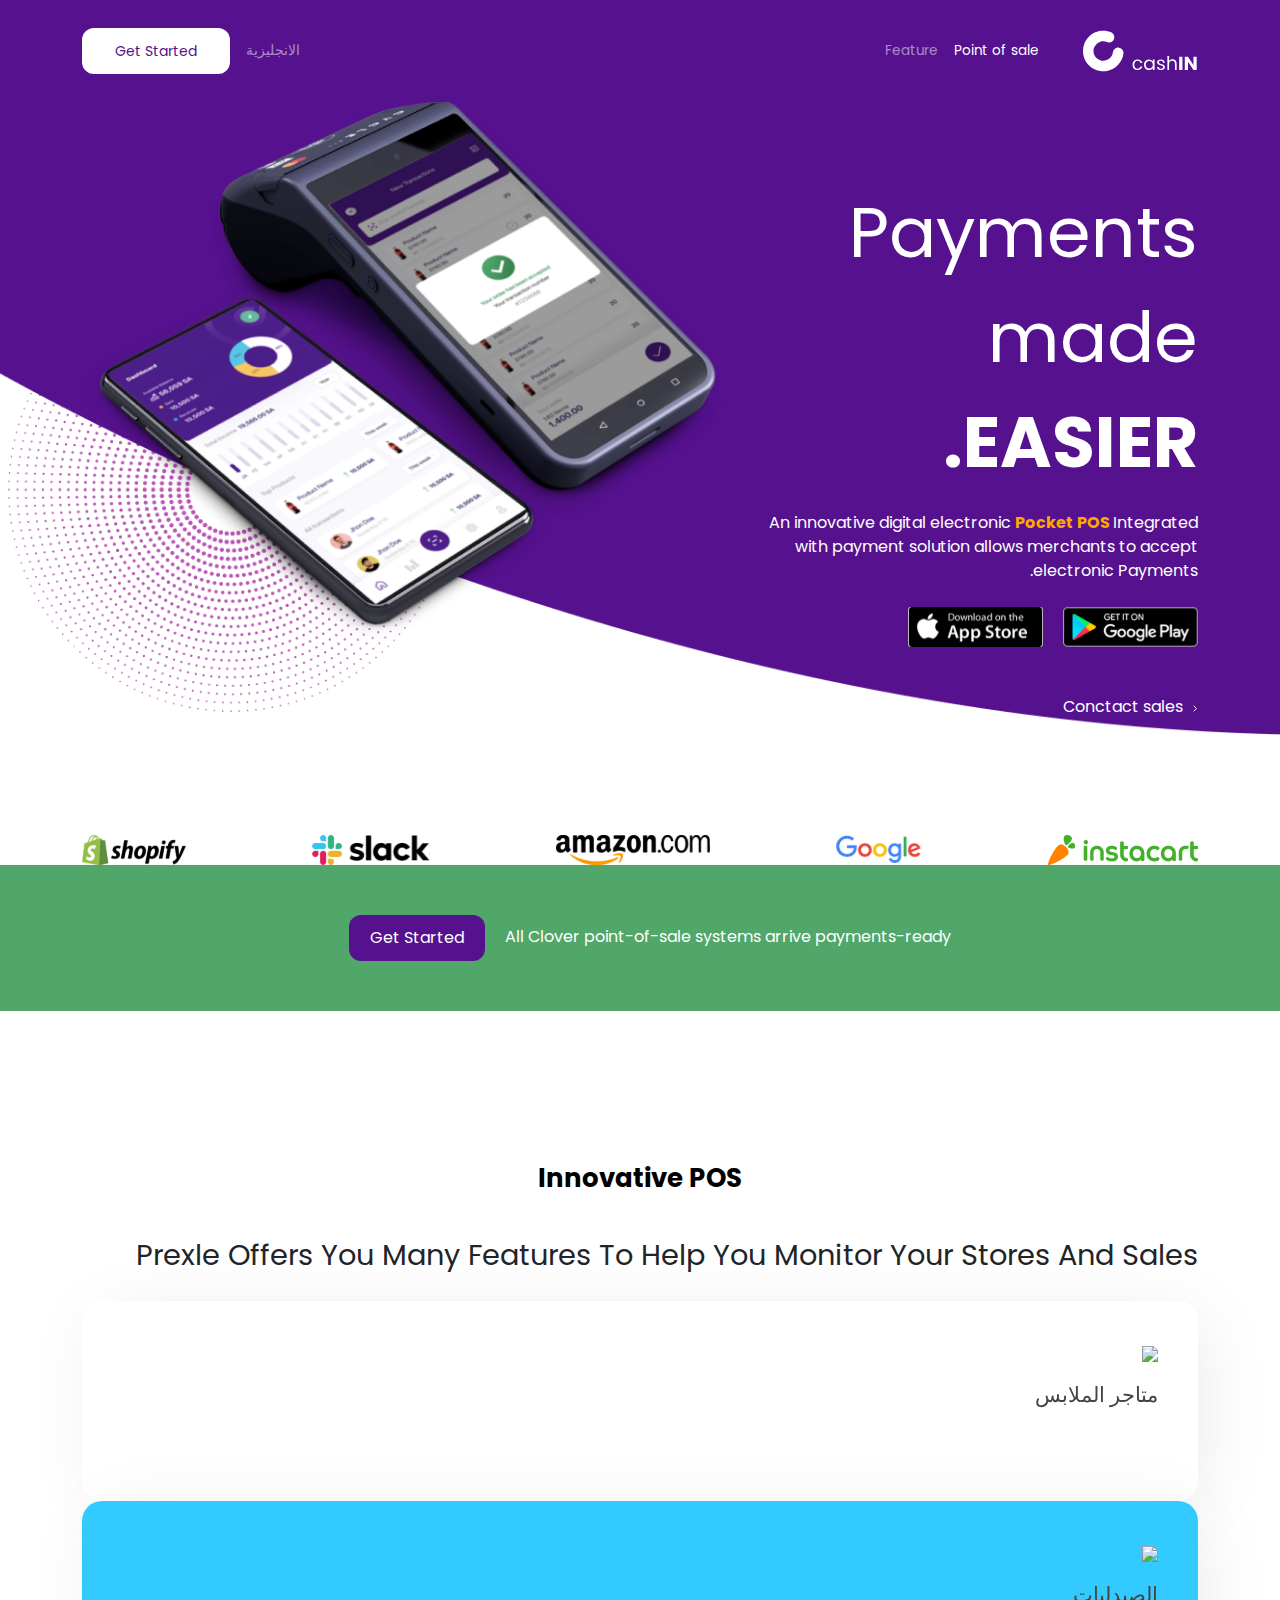
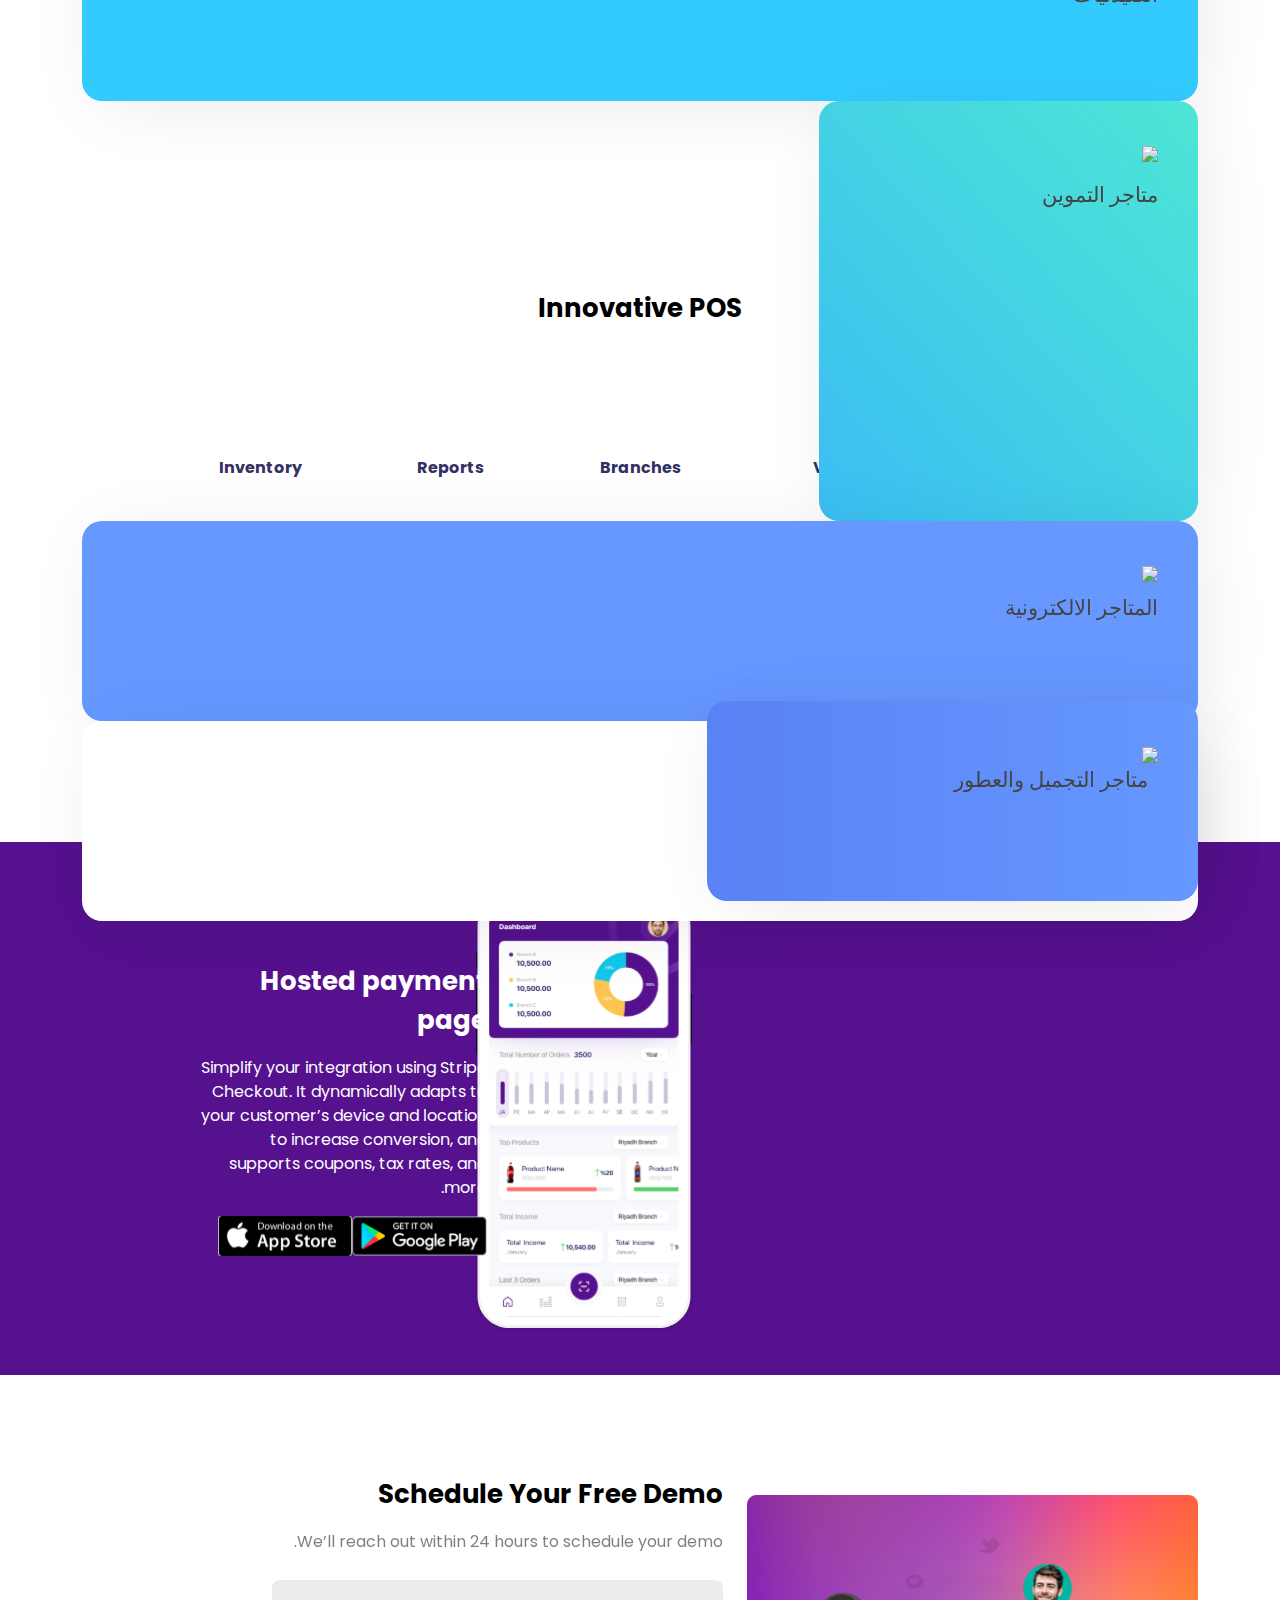
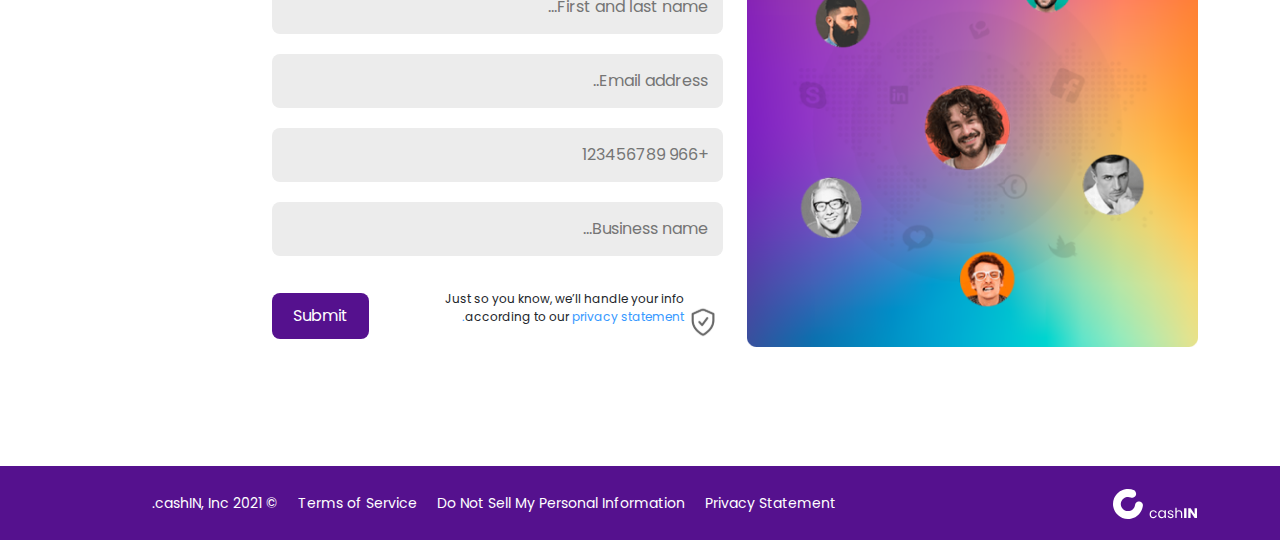
==== ar.html @ 8ef4380c "first commit" ====
<!doctype html>
<html lang="ar" dir="rtl">

<head>
  <!-- Required meta tags -->
  <meta charset="utf-8">
  <meta name="viewport" content="width=device-width, initial-scale=1">

  <!-- Bootstrap CSS -->
  <link rel="stylesheet" href="css/bootstrap.rtl.min.css">
  <link href="css/style.css" rel="stylesheet" />
  <link href="css/style-ar.css" rel="stylesheet" />

  <title>كاش ان</title>
</head>

<body>
  <header class="bg-purple fixed-top">
    <nav class="navbar navbar-expand-lg navbar-light py-3">
      <div class="container d-flex ">
        <a class="navbar-brand" href="#">
          <svg width="115" height="60" viewBox="0 0 85 30" fill="none" xmlns="http://www.w3.org/2000/svg">
            <path
              d="M15 30.0008C13.065 30.001 11.1483 29.6275 9.35499 28.9008C7.04207 27.9633 5.00001 26.4629 3.4143 24.5358C1.82859 22.6087 0.749474 20.3159 0.274986 17.8658C-0.278842 15.009 0.00773311 12.0529 1.09999 9.35575C2.0374 7.04284 3.53782 5.00078 5.46495 3.41507C7.39208 1.82936 9.68485 0.750243 12.135 0.275754C15.1896 -0.317528 18.3531 0.0517906 21.189 1.33275C21.6576 1.64207 22.0603 2.04107 22.374 2.50675C22.8899 3.22985 23.1599 4.0996 23.144 4.98775V5.02075C23.105 5.64807 22.9165 6.25696 22.5943 6.79658C22.272 7.3362 21.8253 7.7909 21.2915 8.12269C20.7577 8.45449 20.1522 8.65377 19.5257 8.70388C18.8992 8.75399 18.2698 8.65348 17.69 8.41075C16.1508 7.78342 14.4406 7.71435 12.8559 8.21552C11.2711 8.71668 9.9116 9.75649 9.01299 11.1548C8.20218 12.2299 7.76026 13.5382 7.75299 14.8848C7.7481 16.2813 8.13772 17.6509 8.87699 18.8358C9.34993 19.6141 9.97631 20.2881 10.718 20.8168C11.467 21.353 12.3151 21.7351 13.213 21.9408C13.7377 22.0618 14.2745 22.1229 14.813 22.1228H15C16.7127 22.1227 18.368 21.5053 19.6625 20.3839C20.9569 19.2624 21.8039 17.712 22.048 16.0168C22.1184 15.5228 22.2712 15.0442 22.5 14.6008C22.7155 14.1802 23.0032 13.8008 23.35 13.4798C23.6919 13.163 24.0896 12.9124 24.523 12.7408C24.9742 12.5629 25.455 12.4723 25.94 12.4738C26.1199 12.474 26.2996 12.4857 26.478 12.5088C27.1575 12.5916 27.8031 12.8525 28.3492 13.2652C28.8954 13.6779 29.3228 14.2277 29.588 14.8588C29.7434 15.2272 29.8445 15.6163 29.888 16.0138C29.8866 16.1932 29.8726 16.3723 29.846 16.5498C29.867 16.4188 29.885 16.2838 29.9 16.1498C29.9185 16.3747 29.9185 16.6008 29.9 16.8258C29.5175 19.9714 28.1475 22.9147 25.9868 25.2327C23.8261 27.5506 20.9861 29.1237 17.875 29.7258C16.9276 29.909 15.9649 30.0011 15 30.0008Z"
              fill="white" />
            <path
              d="M36.602 25.1507C36.602 27.5867 38.156 29.1267 40.34 29.1267C42.244 29.1267 43.49 28.0627 43.882 26.5367H42.51C42.23 27.5027 41.474 28.0487 40.34 28.0487C38.94 28.0487 37.904 27.0547 37.904 25.1507C37.904 23.2747 38.94 22.2807 40.34 22.2807C41.474 22.2807 42.244 22.8687 42.51 23.7927H43.882C43.49 22.1827 42.244 21.2027 40.34 21.2027C38.156 21.2027 36.602 22.7427 36.602 25.1507ZM45.1059 25.1367C45.1059 27.5167 46.6879 29.1267 48.7319 29.1267C50.1459 29.1267 51.1399 28.3987 51.6019 27.5727V29.0007H52.8899V21.3287H51.6019V22.7287C51.1539 21.9307 50.1739 21.2027 48.7459 21.2027C46.6879 21.2027 45.1059 22.7427 45.1059 25.1367ZM51.6019 25.1507C51.6019 26.9567 50.3979 28.0067 48.9979 28.0067C47.5979 28.0067 46.4079 26.9427 46.4079 25.1367C46.4079 23.3307 47.5979 22.3087 48.9979 22.3087C50.3979 22.3087 51.6019 23.3727 51.6019 25.1507ZM60.5588 26.9147C60.5028 24.1707 56.0508 25.1647 56.0508 23.3447C56.0508 22.7287 56.6108 22.2807 57.5488 22.2807C58.5708 22.2807 59.1588 22.8407 59.2148 23.6107H60.4888C60.4048 22.1127 59.2848 21.2027 57.5908 21.2027C55.8828 21.2027 54.7768 22.1687 54.7768 23.3447C54.7768 26.2007 59.3128 25.2067 59.3128 26.9147C59.3128 27.5447 58.7528 28.0487 57.7448 28.0487C56.6668 28.0487 56.0088 27.4887 55.9388 26.7467H54.6228C54.7068 28.1467 55.9668 29.1267 57.7588 29.1267C59.4528 29.1267 60.5588 28.1747 60.5588 26.9147ZM62.3573 29.0007H63.6313V24.7587C63.6313 23.1067 64.5273 22.2947 65.8293 22.2947C67.1173 22.2947 67.9713 23.0927 67.9713 24.6607V29.0007H69.2313V24.4787C69.2313 22.2807 67.8733 21.1887 66.1653 21.1887C65.0873 21.1887 64.1353 21.6227 63.6313 22.4347V18.6407H62.3573V29.0007ZM71.1024 29.0007H73.4964V19.1727H71.1024V29.0007ZM81.6293 19.1727V25.2627L77.6253 19.1727H75.2313V29.0007H77.6253V22.9387L81.6293 29.0007H84.0233V19.1727H81.6293Z"
              fill="white" />
          </svg>

        </a>
        <button class="navbar-toggler" type="button" data-bs-toggle="collapse" data-bs-target="#navbarSupportedContent"
          aria-controls="navbarSupportedContent" aria-expanded="false" aria-label="Toggle navigation">
          <span class="navbar-toggler-icon"></span>
        </button>
        <div class="collapse navbar-collapse nav-collaps" id="navbarSupportedContent">
          <ul class="navbar-nav mb-2 mb-lg-0 nav-ul" style="margin-left: 50px;">
            <li class="nav-item" style="padding-right: 20px;">
              <a class="nav-link active" aria-current="page" href="#">Point of sale</a>
            </li>
            <li class="nav-item">
              <a class="nav-link" href="#">Feature</a>
            </li>
          </ul>
          <div class="d-flex align-items-center ms-auto form-btn ">
           
            <a href="index.html" class="nav-link" href="#">الانجليزية</a>
            <button class="btn started-btn " type="submit">Get Started</button>
          </div>
        </div>
      </div>
    </nav>
  </header>
  <main>
    <section class="bg-rectangle">

      <div class="container d-flex justify-content-between">
        <div class="row" style="padding-top: 100px;">
          <div class="col-lg-5 title-size-mob" style="margin-top:80px;color: white;">
            <p style=" font-size: 4.375rem;" class="title-size-mob">
              Payments <br> made <span style="text-transform: uppercase; font-weight: bold;">easier.</span>
            </p>
            <p class="parag-size-mob mb-4">
              An innovative digital electronic <span style="color: #FFA800; font-size: 16px;font-weight: 700;">Pocket
                POS
              </span>
              Integrated with
              payment solution allows merchants to accept electronic Payments.
            </p>
            <div class="d-flex form-btn">
              <div class="app__btn">
                <img class="w-100 h-100" src="./img/googleplay.svg" />
              </div>
              <div class="app__btn __mr_20">
                <img class="w-100 h-100 __fit_cover" src="./img/appstore.svg" />
              </div>
            </div>
            <div class="d-flex align-items-baseline mt-5 contact-div">
              <img src="./img/arrow.svg" style="margin-left: 10px;">
              <p class="contact-txt">Conctact sales</p>
            </div>
          </div>
          <div class="col-lg-7 mobile-img">
            <img src="./img/caschimg.png" class="image" width="100%" />
          </div>
        </div>
      </div>

    </section>

    <div class="container d-flex align-self-center justify-content-between logoes">
      <div>
        <img src="./img/instacart.svg">
      </div>
      <div>
        <img src="./img/google.svg">
      </div>
      <div>
        <img src="./img/amazon.svg">
      </div>
      <div>
        <img src="./img/slack.svg">
      </div>
      <div>
        <img src="./img/shopify.svg">
      </div>
    </div>

    <div class="bg-green">
      <div class="d-flex justify-content-center align-items-baseline txt-div">
        <p style="color: #fff;" class="padding-txt m-0">All Clover point-of-sale systems arrive payments-ready</p>
        <div>
          <button class="btn started-btn-purple " type="submit">Get Started</button>
        </div>
      </div>
    </div>
    <section style="margin: 8rem 0;">
      <div class="container ">
        <p class="parag" style="font-weight: 700;">Innovative POS</p>
        <p style="font-size: 1.8rem;font-weight: 400;" class="mb-4">Prexle Offers You Many Features To Help You Monitor Your Stores And Sales
        </p>
        <div class="cat-wrap w-100" style="
        height: 27.5rem;
    ">
          <div class="cat-col" data-aos="fade-up-right">
            <div class="cat-item">
              <div class="card-theme">
                <div class="front-theme face-theme">
                  <img src="https://prexle.com/wp-content/themes/prexle/images/cat-1.png" />
                  <h3>متاجر الملابس</h3>
                </div>
                <div class="back-theme face-theme">
                  <h2>عنوان</h2>
                </div>
              </div>
            </div>
            <!--End cat-item-->
          </div>
          <!--End cat-col-->
          <div class="cat-col" data-aos="fade-up-right">
            <div class="cat-item">
              <div class="card-theme">
                <div class="front-theme face-theme">
                  <img src="https://prexle.com/wp-content/themes/prexle/images/cat-2.png" />
                  <h3>الصيدليات</h3>
                </div>
                <div class="back-theme face-theme">
                  <h2>عنوان</h2>
                </div>
              </div>
            </div>
            <!--End cat-item-->
          </div>
          <!--End cat-col-->
          <div class="cat-col" data-aos="fade-down">
            <div class="cat-item">
              <div class="card-theme">
                <div class="front-theme face-theme">
                  <img src="https://prexle.com/wp-content/themes/prexle/images/cat-3.png" />
                  <h3>متاجر التموين</h3>
                </div>
                <div class="back-theme face-theme">
                  <h2>عنوان</h2>
                </div>
              </div>
            </div>
            <!--End cat-item-->
          </div>
          <!--End cat-col-->
          <div class="cat-col" data-aos="fade-up-left">
            <div class="cat-item">
              <div class="card-theme">
                <div class="front-theme face-theme">
                  <img src="https://prexle.com/wp-content/themes/prexle/images/cat-4.png" />
                  <h3>المتاجر الالكترونية</h3>
                </div>
                <div class="back-theme face-theme">
                  <h2>عنوان</h2>
                </div>
              </div>
            </div>
            <!--End cat-item-->
          </div>
          <!--End cat-col-->
          <div class="cat-col" data-aos="fade-up-left">
            <div class="cat-item">
              <div class="card-theme">
                <div class="front-theme face-theme">
                  <img src="https://prexle.com/wp-content/themes/prexle/images/cat-5.png" />
                  <h3>متاجر الاجهزة والمعدات</h3>
                </div>
                <div class="back-theme face-theme">
                  <h2>عنوان</h2>
                </div>
              </div>
            </div>
            <!--End cat-item-->
          </div>
          <!--End cat-col-->
          <div class="cat-col" data-aos="fade-up-right">
            <div class="cat-item">
              <div class="card-theme">
                <div class="front-theme face-theme">
                  <img src="https://prexle.com/wp-content/themes/prexle/images/cat-6.png" />
                  <h3>متاجر التجميل والعطور</h3>
                </div>
                <div class="back-theme face-theme">
                  <h2>عنوان</h2>
                </div>
              </div>
            </div>
            <!--End cat-item-->
          </div>
          <!--End cat-col-->
        </div>
      </div>
    </section>

    <section style="margin-bottom: 8rem;">
      <div class="w-100 d-flex flex-column align-items-center justify-content-center">
        <p class="parag">Innovative POS</p>
        <div class="container">
          <div class="row justify-content-center">
            <div class="col-md-2">
              <div class="d-flex align-items-center justify-content-center flex-column">
                <div class="__icon_box">
                  <img src="img/icons/1.svg" alt="" width="100%" height="100%">
                </div>
                <div class="__description mt-4">
                  <h3>Invoicing</h3>
                </div>
              </div>
            </div>
            <div class="col-md-2">
              <div class="d-flex align-items-center justify-content-center flex-column">
                <div class="__icon_box">
                  <img src="img/icons/2.svg" alt="" width="100%" height="100%">
                </div>
                <div class="__description mt-4">
                  <h3>VAT</h3>
                </div>
              </div>
            </div>
            <div class="col-md-2">
              <div class="d-flex align-items-center justify-content-center flex-column">
                <div class="__icon_box">
                  <img src="img/icons/3.svg" alt="" width="100%" height="100%">
                </div>
                <div class="__description mt-4">
                  <h3>Branches</h3>
                </div>
              </div>
            </div>
            <div class="col-md-2">
              <div class="d-flex align-items-center justify-content-center flex-column">
                <div class="__icon_box">
                  <img src="img/icons/4.svg" alt="" width="100%" height="100%">
                </div>
                <div class="__description mt-4">
                  <h3>Reports</h3>
                </div>
              </div>
            </div>
            <div class="col-md-2">
              <div class="d-flex align-items-center justify-content-center flex-column">
                <div class="__icon_box">
                  <img src="img/icons/5.svg" alt="" width="100%" height="100%">
                </div>
                <div class="__description mt-4">
                  <h3>Inventory</h3>
                </div>
              </div>
            </div>
          </div>
          <div class="row justify-content-center mt-5">
            <div class="col-md-2">
              <div class="d-flex align-items-center justify-content-center flex-column">
                <div class="__icon_box">
                  <img src="img/icons/6.svg" alt="" width="100%" height="100%">
                </div>
                <div class="__description mt-4">
                  <h3>Suppliers</h3>
                </div>
              </div>
            </div>
            <div class="col-md-2">
              <div class="d-flex align-items-center justify-content-center flex-column">
                <div class="__icon_box">
                  <img src="img/icons/7.svg" alt="" width="100%" height="100%">
                </div>
                <div class="__description mt-4">
                  <h3>Products</h3>
                </div>
              </div>
            </div>
            <div class="col-md-2">
              <div class="d-flex align-items-center justify-content-center flex-column">
                <div class="__icon_box">
                  <img src="img/icons/5.svg" alt="" width="100%" height="100%">
                </div>
                <div class="__description mt-4">
                  <h3>Loyalty Program
                  </h3>
                </div>
              </div>
            </div>
            <div class="col-md-2">
              <div class="d-flex align-items-center justify-content-center flex-column">
                <div class="__icon_box">
                  <img src="img/icons/9.svg" alt="" width="100%" height="100%">
                </div>
                <div class="__description mt-4">
                  <h3>Commissions</h3>
                </div>
              </div>
            </div>
            <div class="col-md-2">
              <div class="d-flex align-items-center justify-content-center flex-column">
                <div class="__icon_box">
                  <img src="img/icons/10.svg" alt="" width="100%" height="100%">
                </div>
                <div class="__description mt-4">
                  <h3>Different Payment Methods
                  </h3>
                </div>
              </div>
            </div>
          </div>
        </div>
      </div>
    </section>
    <section class="bg-gradiant">
      <div class="container ">
        <div class="row align-self-baseline payment-div">
          <div class="col-lg-4 col-md-5 mobile-img">
            <img src="./img/iPhone 11 Pro.svg" class="iphone">
          </div>
          <div class="col-lg-6 col-md-6 align-self-center payment-div">
            <p style="font-weight: bold;font-size:26px;color: #fff;" class="hosted-txt">Hosted payment page</p>
            <p style="font-size: 16px; color: #fff;" class="padding-txt">Simplify your integration using Stripe
              Checkout.
              It dynamically adapts to your customer’s device and location to increase conversion, and supports coupons,
              tax rates, and more.</p>
            <div class="d-flex form-btn social-btn">
              <div class="app__btn">
                <img class="w-100 h-100" src="./img/googleplay.svg" />
              </div>
              <div class="app__btn __ml_20">
                <img class="w-100 h-100 __fit_cover" src="./img/appstore.svg" />
              </div>
            </div>
          </div>
        </div>
    </section>
    <section class="contact">
      <div class="container">
        <div class="row align-items-center">
          <div class="col-lg-5 mobile-img">
            <img src="./img/socialImg.png" class="image" width="100%">
          </div>
          <div class="col-lg-5">
            <p style="font-size: 26px; font-weight: bold;color: #000;" class="hosted-txt">Schedule Your Free Demo</p>
            <p style="font-size: 16px; color: #000; opacity: 0.5;" class="padding-txt">We’ll reach out
              within 24 hours to schedule your demo.</p>
            <div class="d-flex flex-column">
              <input class="__input_full_name" placeholder="First and last name..." type="text">
              <input class="__input_email" placeholder="Email address.." type="email">
              <input class="__input_phone" placeholder="+966 123456789" type="number">
              <input class="__input_business_name" placeholder="Business name..." type="text">
              <div class="d-flex align-items-center __submit_contact my-4">
                <div class="d-flex align-items-center privacy-div">
                  <img src="./img/privacy.svg" style="align-self: end;">
                  <p style="font-size: 12px; padding-left: 50px;">Just so you know, we’ll handle your info according to
                    our <span style="color: #3699FF;">privacy statement.</span> </p>
                </div>
                <div>
                  <button class="btn submit-btn-purple " type="submit">Submit</button>
                </div>
              </div>
            </div>
          </div>
        </div>
      </div>
    </section>
  </main>
  <section>
    <nav class="navbar navbar-expand-lg navbar-light py-3 bg-purple ">
      <div class="container d-flex col-nav ">
        <a class="navbar-brand logo-footer" href="#">
          <svg width="85" height="30" viewBox="0 0 85 30" fill="none" xmlns="http://www.w3.org/2000/svg">
            <path
              d="M15 30.0008C13.065 30.001 11.1483 29.6275 9.35499 28.9008C7.04207 27.9633 5.00001 26.4629 3.4143 24.5358C1.82859 22.6087 0.749474 20.3159 0.274986 17.8658C-0.278842 15.009 0.00773311 12.0529 1.09999 9.35575C2.0374 7.04284 3.53782 5.00078 5.46495 3.41507C7.39208 1.82936 9.68485 0.750243 12.135 0.275754C15.1896 -0.317528 18.3531 0.0517906 21.189 1.33275C21.6576 1.64207 22.0603 2.04107 22.374 2.50675C22.8899 3.22985 23.1599 4.0996 23.144 4.98775V5.02075C23.105 5.64807 22.9165 6.25696 22.5943 6.79658C22.272 7.3362 21.8253 7.7909 21.2915 8.12269C20.7577 8.45449 20.1522 8.65377 19.5257 8.70388C18.8992 8.75399 18.2698 8.65348 17.69 8.41075C16.1508 7.78342 14.4406 7.71435 12.8559 8.21552C11.2711 8.71668 9.9116 9.75649 9.01299 11.1548C8.20218 12.2299 7.76026 13.5382 7.75299 14.8848C7.7481 16.2813 8.13772 17.6509 8.87699 18.8358C9.34993 19.6141 9.97631 20.2881 10.718 20.8168C11.467 21.353 12.3151 21.7351 13.213 21.9408C13.7377 22.0618 14.2745 22.1229 14.813 22.1228H15C16.7127 22.1227 18.368 21.5053 19.6625 20.3839C20.9569 19.2624 21.8039 17.712 22.048 16.0168C22.1184 15.5228 22.2712 15.0442 22.5 14.6008C22.7155 14.1802 23.0032 13.8008 23.35 13.4798C23.6919 13.163 24.0896 12.9124 24.523 12.7408C24.9742 12.5629 25.455 12.4723 25.94 12.4738C26.1199 12.474 26.2996 12.4857 26.478 12.5088C27.1575 12.5916 27.8031 12.8525 28.3492 13.2652C28.8954 13.6779 29.3228 14.2277 29.588 14.8588C29.7434 15.2272 29.8445 15.6163 29.888 16.0138C29.8866 16.1932 29.8726 16.3723 29.846 16.5498C29.867 16.4188 29.885 16.2838 29.9 16.1498C29.9185 16.3747 29.9185 16.6008 29.9 16.8258C29.5175 19.9714 28.1475 22.9147 25.9868 25.2327C23.8261 27.5506 20.9861 29.1237 17.875 29.7258C16.9276 29.909 15.9649 30.0011 15 30.0008Z"
              fill="white" />
            <path
              d="M36.602 25.151C36.602 27.587 38.156 29.127 40.34 29.127C42.244 29.127 43.49 28.063 43.882 26.537H42.51C42.23 27.503 41.474 28.049 40.34 28.049C38.94 28.049 37.904 27.055 37.904 25.151C37.904 23.275 38.94 22.281 40.34 22.281C41.474 22.281 42.244 22.869 42.51 23.793H43.882C43.49 22.183 42.244 21.203 40.34 21.203C38.156 21.203 36.602 22.743 36.602 25.151ZM45.1059 25.137C45.1059 27.517 46.6879 29.127 48.7319 29.127C50.1459 29.127 51.1399 28.399 51.6019 27.573V29.001H52.8899V21.329H51.6019V22.729C51.1539 21.931 50.1739 21.203 48.7459 21.203C46.6879 21.203 45.1059 22.743 45.1059 25.137ZM51.6019 25.151C51.6019 26.957 50.3979 28.007 48.9979 28.007C47.5979 28.007 46.4079 26.943 46.4079 25.137C46.4079 23.331 47.5979 22.309 48.9979 22.309C50.3979 22.309 51.6019 23.373 51.6019 25.151ZM60.5588 26.915C60.5028 24.171 56.0508 25.165 56.0508 23.345C56.0508 22.729 56.6108 22.281 57.5488 22.281C58.5708 22.281 59.1588 22.841 59.2148 23.611H60.4888C60.4048 22.113 59.2848 21.203 57.5908 21.203C55.8828 21.203 54.7768 22.169 54.7768 23.345C54.7768 26.201 59.3128 25.207 59.3128 26.915C59.3128 27.545 58.7528 28.049 57.7448 28.049C56.6668 28.049 56.0088 27.489 55.9388 26.747H54.6228C54.7068 28.147 55.9668 29.127 57.7588 29.127C59.4528 29.127 60.5588 28.175 60.5588 26.915ZM62.3573 29.001H63.6313V24.759C63.6313 23.107 64.5273 22.295 65.8293 22.295C67.1173 22.295 67.9713 23.093 67.9713 24.661V29.001H69.2313V24.479C69.2313 22.281 67.8733 21.189 66.1653 21.189C65.0873 21.189 64.1353 21.623 63.6313 22.435V18.641H62.3573V29.001ZM71.1024 29.001H73.4964V19.173H71.1024V29.001ZM81.6293 19.173V25.263L77.6253 19.173H75.2313V29.001H77.6253V22.939L81.6293 29.001H84.0233V19.173H81.6293Z"
              fill="white" />
          </svg>

        </a>
        <form class="d-flex ms-auto form-btn tablet-btn">
          <ul class="navbar-nav mb-2 mb-lg-0 ul-footer" style="margin-left: 50px;">
            <li>
              <a class=" footer-item" aria-current="page" href="#">Privacy Statement</a>
            </li>
            <li>
              <a class=" footer-item" href="#">Do Not Sell My Personal Information </a>
            </li>
            <li>
              <a class=" footer-item" href="#"> Terms of Service</a>
            </li>
            <li>
              <a class=" footer-item" href="#">© 2021 cashIN, Inc.</a>
            </li>
          </ul>
        </form>
      </div>
    </nav>
  </section>
  <script src="js/bootstrap.bundle.min.js"></script>
  <script src="js/popper.min.js"></script>
</body>

</html>
---- css/style.css ----
@import url("https://fonts.googleapis.com/css2?family=Poppins:wght@400;500;600&display=swap");
* {
  font-family: 'Poppins', sans-serif;
}
body {
  font-family: Poppins;
  overflow-x: hidden;
}
.__fit_cover {
  object-fit: cover;
}
.app__btn {
  width: 135px;
  height: 40px;
}
.navbar-collapse div:last-child {
  flex-direction: row;
}
.navbar-light .navbar-toggler {
  border-color: transparent !important;
}
.navbar-light .navbar-toggler-icon {
  background-image: url("data:image/svg+xml,%0A%3Csvg xmlns='http://www.w3.org/2000/svg' width='24' height='24' viewBox='0 0 24 24' fill='none' stroke='%23fff' stroke-width='2' stroke-linecap='round' stroke-linejoin='round' class='feather feather-align-right'%3E%3Cline x1='21' y1='10' x2='7' y2='10'%3E%3C/line%3E%3Cline x1='21' y1='6' x2='3' y2='6'%3E%3C/line%3E%3Cline x1='21' y1='14' x2='3' y2='14'%3E%3C/line%3E%3Cline x1='21' y1='18' x2='7' y2='18'%3E%3C/line%3E%3C/svg%3E");
}
.__icon_box {
  display: inline-block;
  width: 60px;
  height: 60px;
  line-height: 90px;
  font-size: 40px;
  padding: 0px;
  border-radius: 100%;
  color: #222222;
  -webkit-transition: all 0.3s ease-in-out;
  -moz-transition: all 0.3s ease-in-out;
  transition: all 0.3s ease-in-out;
}
.__description h3 {
  margin-bottom: 7px;
  color: #333162;
  -webkit-transition: all 0.3s ease-in-out;
  -moz-transition: all 0.3s ease-in-out;
  transition: all 0.3s ease-in-out;
  display: block;
  font-size: 1rem;
  line-height: 40px;
  font-weight: 700;
  text-align: center;
}
.__white{
  color: #fff !important;
  text-align: right !important;
}
.__font_12rem {
  font-size: 1.2rem !important;
}
.__fit_contain{
  object-fit: contain;
}
.bg-purple {
  background-color: #55118e;
}
.started-btn {
  border-radius: 12px;
  background-color: white;
  color: #55118e;
  font-size: 14px;
  padding: 0.7rem 2rem;
}
.started-btn:hover {
  color: #55118e !important;
}
.btn:hover {
  filter: brightness(0.9);
  color: #fff;
}
.btn:focus {
  box-shadow: none !important;
}
.btn-secondary {
  border-color: transparent !important;
  background-color: transparent !important;
}
.dropdown-menu {
  width: 140px;
  margin: auto;
}
.nav-link {
  opacity: 0.5 !important;
  color: #fff !important;
  font-size: 0.85rem;
}
.active {
  color: #fff !important;
  opacity: unset !important;
}
.bg-rectangle {
  background: url(../img/herobg.png) no-repeat;
  background-size: cover;
  top: 0;
  left: 0;
  right: 0;
  background-position: bottom;
}
.logoes {
  margin-top: 100px;
}
.bg-green {
  margin-top: 0;
  background-color: #51a669;
}
.started-btn-purple {
  background-color: #55118e;
  color: #fff;
  margin: 0 20px;
  border-radius: 12px;
  padding: 10px 20px 10px 20px;
}
.txt-div {
  padding-top: 50px;
  padding-bottom: 50px;
}
.parag {
  font-size: 26px;
  color: #000;
  font-weight: bold;
  text-align: center;
  padding: 20px 0 20px 0;
}
.title {
  font-weight: bold;
  font-size: 18px;
  padding-top: 20px;
}
.parag-2 {
  font-size: 16px;
  color: #000;
  opacity: 0.5;
  line-height: 24px;
  padding-right: 10px;
}
.why-txt {
  font-size: 26px;
  font-weight: bold;
  color: #000;
  text-align: center;
}
.started-btn-green {
  background-color: #51a669;
  color: #fff;
  border-radius: 12px;
  padding: 10px 20px 10px 20px;
}
.bg-gradiant {
  background: #55118e;
}
.iphone {
  margin-top: 50px;
  margin-bottom: 40px;
}
.contact {
  margin: 100px 0 100px 0;
}
.submit-btn-purple {
  background-color: #55118e;
  color: #fff;
  border-radius: 8px;
  padding: 0 40px;
  font-size: 16px;
  padding: 10px 20px 10px 20px;
}
input {
  border-radius: 8px;
  background-color: #ececec;
  padding: 15px;
  margin: 10px 0;
  outline: none;
  border: none;
}
.footer-item {
  font-size: 14px;
  color: #fff;
  text-decoration: none;
  padding-left: 20px;
}
.footer-item:hover {
  color: #fff;
}
.__m_20 {
  margin: 0 20px;
}
.__ml_20 {
  margin-left: 20px;
}

@media (max-width: 1024px) {
  .image {
    width: 100%;
  }
}
@media (max-width: 768px) {
  .mobile-img {
    display: none;
  }
  .bg-gradiant {
    margin-top: 0;
    background-position: bottom;
  }
  .logoes {
    flex-direction: column;
    align-items: center;
    margin-top: 50px;
  }
  .logoes div {
    margin-top: 50px;
  }
  .bg-rectangle {
    padding-bottom: 100px;
  }
  .container-div {
    flex-direction: column;
    justify-content: center;
    align-items: center;
    text-align: center;
  }
  .container-div div {
    margin-top: 20px;
  }
  .title-size-mob {
    font-size: 2.5rem !important;
    width: unset !important;
    text-align: center;
  }
  .parag-size-mob {
    font-size: 14px !important;
  }
  .contact-div {
    align-items: center;
    justify-content: center;
  }
  .contact-txt {
    font-size: 14px !important;
    text-align: center;
  }
  .form-btn {
    align-items: center;
    justify-content: center;
  }
  .why-txt {
    font-size: 25px;
    text-align: center;
  }
  .payment-div {
    align-items: center;
    justify-content: center;
    margin-bottom: 50px;
    text-align: center;
    margin-top: 50px;
  }
  .nav-collaps {
    align-items: center;
    justify-content: center;
    padding: 20px 0 20px 0;
  }
  .nav-ul {
    text-align: center;
    margin-left: unset !important;
  }
  .nav-ul li {
    padding: 0 !important;
  }
}
@media (max-width: 425px) {
  .__icon_section {
    margin-top: 60rem;
  }
  .bg-gradiant {
    margin-top: 0 !important;
  }
  .navbar-collapse div:last-child {
    flex-direction: column;
  }
  .navbar-collapse div:last-child > div {
    margin-bottom: 0.5rem;
  }
  .btn {
    width: 100%;
  }
  .__submit_contact {
    flex-direction: column-reverse;
  }
  .__submit_contact div:last-child {
    margin-bottom: 1rem;
    display: block;
    width: 100%;
  }
  .bg-green {
    margin-top: 85rem;
  }
  .bg-green div > div {
    display: flex;
    width: 100%;
  }
  .navbar-toggler:focus {
    box-shadow: none !important;
  }
  .txt-div {
    flex-direction: column;
    align-items: center !important;
    justify-content: center !important;
  }
  .txt-div p {
    text-align: center;
    font-size: 14px;
  }
  .txt-div button {
    margin-top: 1.2rem;
    font-size: 14px;
  }
  .why-txt {
    font-size: 20px;
  }
  .ul-footer {
    display: flex;
    flex-direction: column;
    /* align-items: center; */
    justify-content: center;
    /* text-align: center; */
    margin-left: 0px !important;
    margin: auto;
  }
  .ul-footer li {
    margin-top: 10px;
  }
  .ul-footer li a {
    font-size: 12px;
  }
  .logo-footer {
    align-self: flex-start;
    margin-bottom: 20px;
  }
  .__desc_mobile {
    font-size: 1rem !important;
    padding: 0 1rem;
  }
  /* .parag {
    font-size: 18px !important;
  } */
  .hosted-txt {
    font-size: 18px !important;
    text-align: center;
  }
  .col-nav {
    display: flex;
    flex-direction: column;
    align-items: center;
    justify-content: center;
  }
  .form-btn {
    margin-left: 0% !important;
    align-self: flex-start;
  }
  .social-btn {
    flex-direction: column;
    align-items: center;
    justify-content: center;
    margin-top: 50px;
  }
  .social-btn div:last-child {
    margin-left: 0;
    margin-right: 0;
    margin-top: 10px;
  }
  .appstoreImg {
    margin-left: 0px;
    margin-top: 20px;
  }
  .contact {
    margin: 50px 0 50px 0;
  }
  input {
    font-size: 14px;
    padding: 10px;
  }
  .privacy-div p {
    padding-right: 0px !important;
  }
  .parag-2 {
    font-size: 14px;
    padding: 0px 20px 0 20px;
  }
  .started-btn-purple {
    padding: 10px 15px 10px 15px;
  }
  .submit-btn-purple {
    padding: 10px 15px 10px 15px;
  }
  .started-btn-green {
    padding: 10px 15px 10px 15px;
  }
  .padding-txt {
    padding-inline: 20px;
  }
  .footer-item {
    padding-left: 0px !important;
  }
}

/*Categories Section*/

.card-theme {
  padding: 0;
  width: 100%;
  height: 100%;
  position: relative;
  transform-style: preserve-3d;
}
.card-theme:hover .face-theme.front-theme {
  /* transform: perspective(500px) rotateY(180deg); */
}
.card-theme:hover .face-theme.back-theme {
  /* transform: perspective(500px) rotateY(360deg); */
}
.card-theme .face-theme {
  position: absolute;
  top: 0;
  left: 0;
  width: 100%;
  height: 100%;
  backface-visibility: hidden;
  transform-style: preserve-3d;
  transition: 0.7s ease-in-out;
  z-index: 1;
  transform: perspective(500px) rotateY(0deg);
}
.card-theme .face-theme.front-theme {
  box-shadow: 10px 9px 76px -12px rgba(0,0,0,0.1);
-webkit-box-shadow: 10px 9px 76px -12px rgba(0,0,0,0.1);
-moz-box-shadow: 10px 9px 76px -12px rgba(0,0,0,0.1);
  background: #fff;
	padding: 40px;
	overflow: hidden;
	border-radius: 20px;
}
.card-theme .face-theme.front-theme img {
	height: 60px;
}
.card-theme .face-theme.front-theme h3 {
	color: #444;
	line-height: 40px;
	margin-top: 10px;
	font-size: 21px;
}
.card-theme .face-theme.front-theme:before {
	content: "";
	position: absolute;
	top: 40%;
	left: -2px;
	background: url(../images/cat-3-colored.png);
	width: 75%;
	height: 80%;
	background-size: cover;
	background-position: right;
	overflow: hidden;
	opacity: 0.3;
	display: none;
	z-index: -1;
}
.card-theme .face-theme.back-theme {
	border-radius: 20px;
  background: #33cbff;
  transform: perspective(500px) rotateY(180deg);
	padding: 50px;
	color: #fff;
}


.cat-wrap {

}
.cat-col {
	/* display: block;
	float: right;
	padding: 10px;
	width: 22%; */

}
.cat-col .cat-item {
	/* background: #fff; */
	height: 200px;
}

.cat-wrap .cat-col:nth-child(3){
	display: block;
	width: 34%;
}
.cat-wrap .cat-col:nth-child(3) .cat-item {
	height: 420px;
}
.cat-wrap .cat-col:nth-child(6){
	position: relative;
	top: -220px;
	float: right;
	width: 44%;
}

.cat-wrap .cat-col:nth-child(6) .cat-item {
	height: 200px;
}




.cat-wrap .cat-col:nth-child(2) .cat-item .card-theme .face-theme.front-theme {
	background: #33cbff;
}
.cat-wrap .cat-col:nth-child(3) .cat-item .card-theme .face-theme.front-theme {
	background: linear-gradient(to top right, #3bbdf3 0%, #4ce6d5 100%);
}

.cat-wrap .cat-col:nth-child(3) .card-theme .face-theme.front-theme::before {
	display: block;
}
.cat-wrap .cat-col:nth-child(4) .cat-item .card-theme .face-theme.front-theme {
	background: #6698ff;
}
.cat-wrap .cat-col:nth-child(4) .card-theme .face-theme.front-theme h3 {
	width: 80%;
	line-height: 25px;
}
.cat-wrap .cat-col:nth-child(5) .cat-item .card-theme .face-theme.front-theme {
}
.cat-wrap .cat-col:nth-child(5) .card-theme .face-theme.front-theme h3 {
	line-height: 25px;
}
.cat-wrap .cat-col:nth-child(6) .cat-item .card-theme .face-theme.front-theme {
	background: #6698ff;
	background: linear-gradient(to right, #5982f4 0%, #6698ff 100%);
}
.cat-wrap .cat-col:nth-child(6) .card-theme .face-theme.front-theme {
    /* padding: 60px 40px 40px; */
}


.cat-wrap .cat-col:nth-child(6) .card-theme .face-theme.front-theme:before {
	top: -20%;
	left: -10%;
	background: url(../images/cat-6-colored.png);
	width: 100%;
	height: 120%;
	background-size: cover;
	background-position: right;
	display: block;
	opacity: 0.5;
}
.cat-wrap .cat-col:nth-child(6) .card-theme .face-theme.front-theme img {
	/* float: right; */
	margin-top: 3px;
}
.cat-wrap .cat-col:nth-child(6) .card-theme .face-theme.front-theme h3 {
	/* float: right; */
	/* width: 120px; */
	margin: 0 10px 0 0;
	line-height: 30px;
}


@media(max-width:991px){

	.cat-col {
		width: 30%;
	}
	.cat-wrap .cat-col:nth-child(3) {
		width: 40%;
	}
	.cat-wrap .cat-col:nth-child(4) {
		width: 60%;
	}
	.cat-wrap .cat-col:nth-child(5) {
		width: 40%;
	}

	.cat-wrap .cat-col:nth-child(6) {
    	width: 60%;
	}

}
@media(max-width:767px){

	.cat-col {
		float: none;
		width: 100%;
	}
	.cat-wrap .cat-col:nth-child(3) {
		width: 100%;
	}
	.cat-wrap .cat-col:nth-child(3) .cat-item {
    	height: 200px;
	}
	.cat-wrap .cat-col:nth-child(4) {
		width: 100%;
	}
	.cat-wrap .cat-col:nth-child(5) {
		width: 100%;
	}

	.cat-wrap .cat-col:nth-child(6) {
    	width: 100%;
		float: none;
		position: static;
	}
}
---- css/style-ar.css ----
.bg-rectangle:lang(ar) {
  background: url(../img/rectangleAr.png) no-repeat;
  background-size: cover;
  top: 0;
  left: 0;
  right: 0;
  background-position: bottom;
}
.appstoreImg:lang(ar) {
  margin-right: 20px;
}
.__mr_20:lang(ar) {
  margin-right: 20px;
}
@media (max-width: 425px) {
  .form-btn:lang(ar) {
    margin-right: 0% !important;
    align-self: end;
  }
  .appstoreImg:lang(ar) {
    margin-right: 0px;
    margin-top: 20px;
  }
}
[type="email"]:lang(ar),
[type="number"]:lang(ar),
[type="tel"]:lang(ar),
[type="url"]:lang(ar) {
  direction: rtl !important;
}
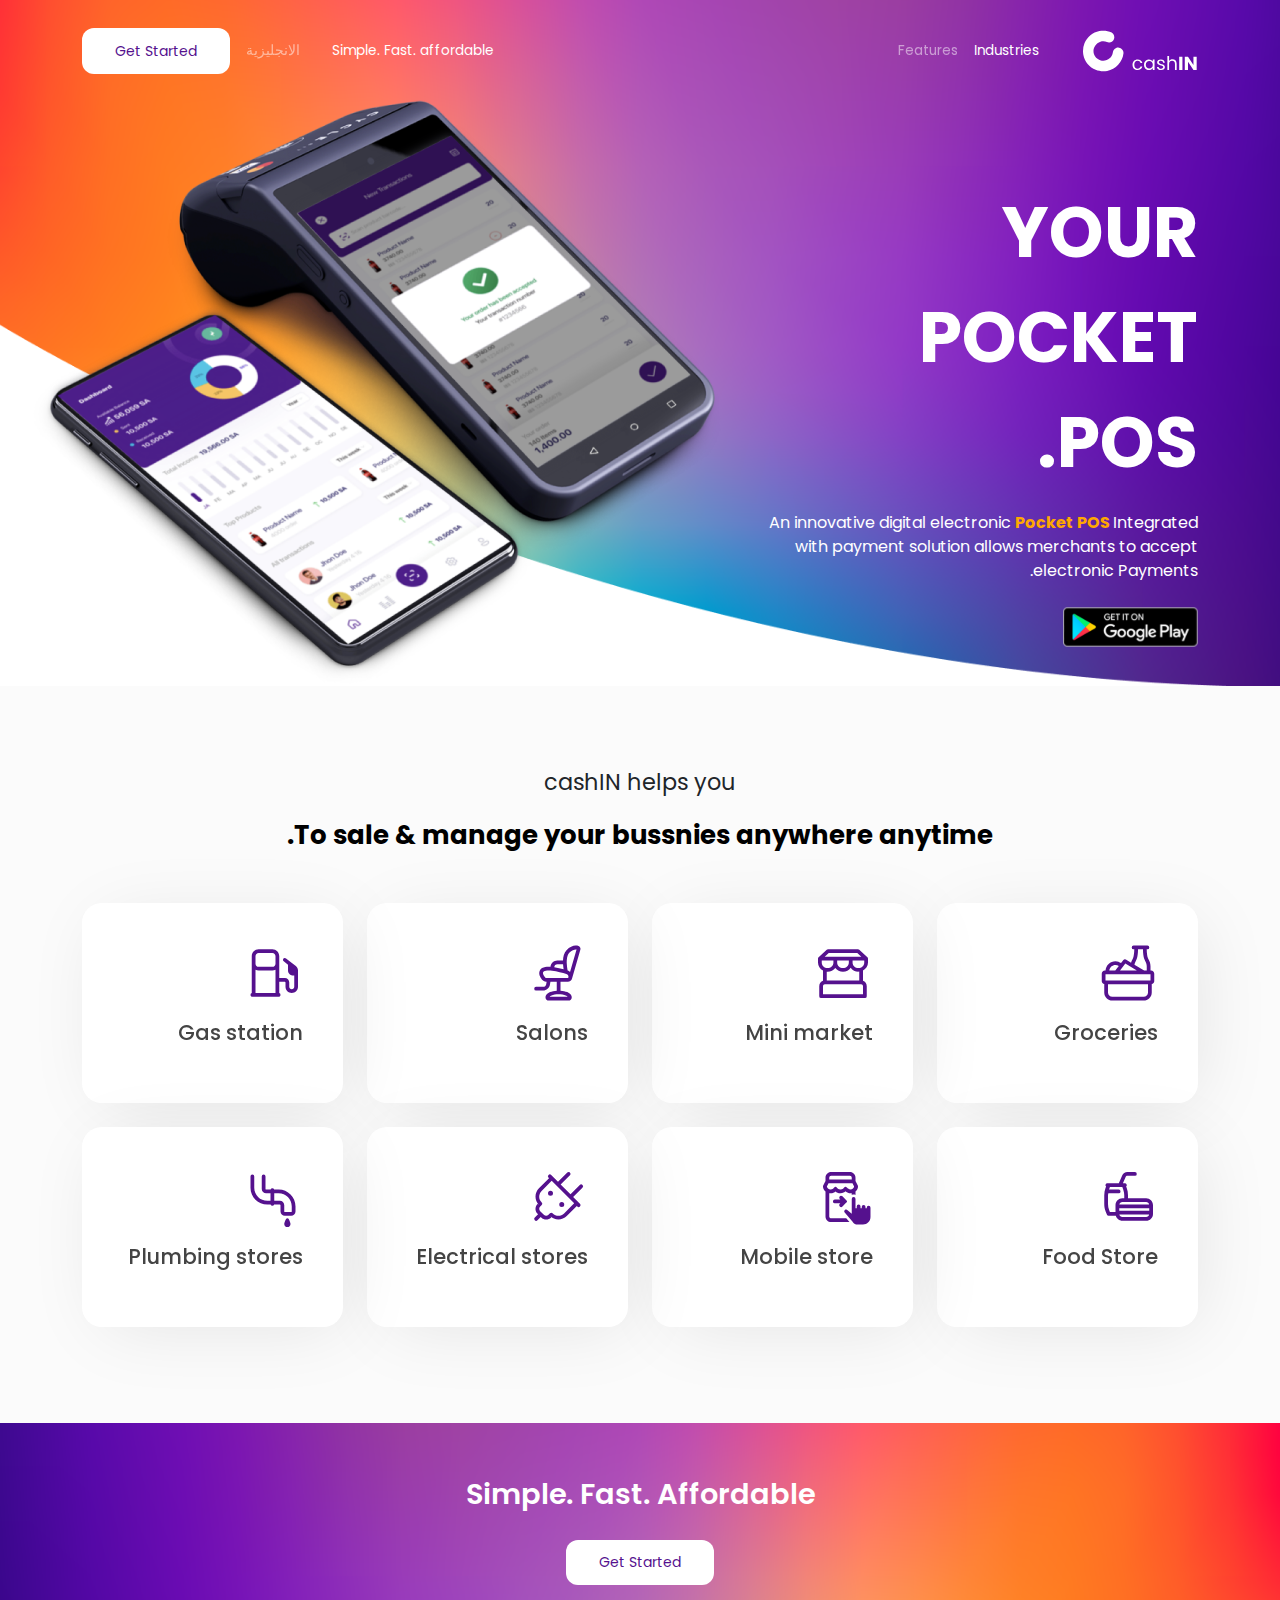
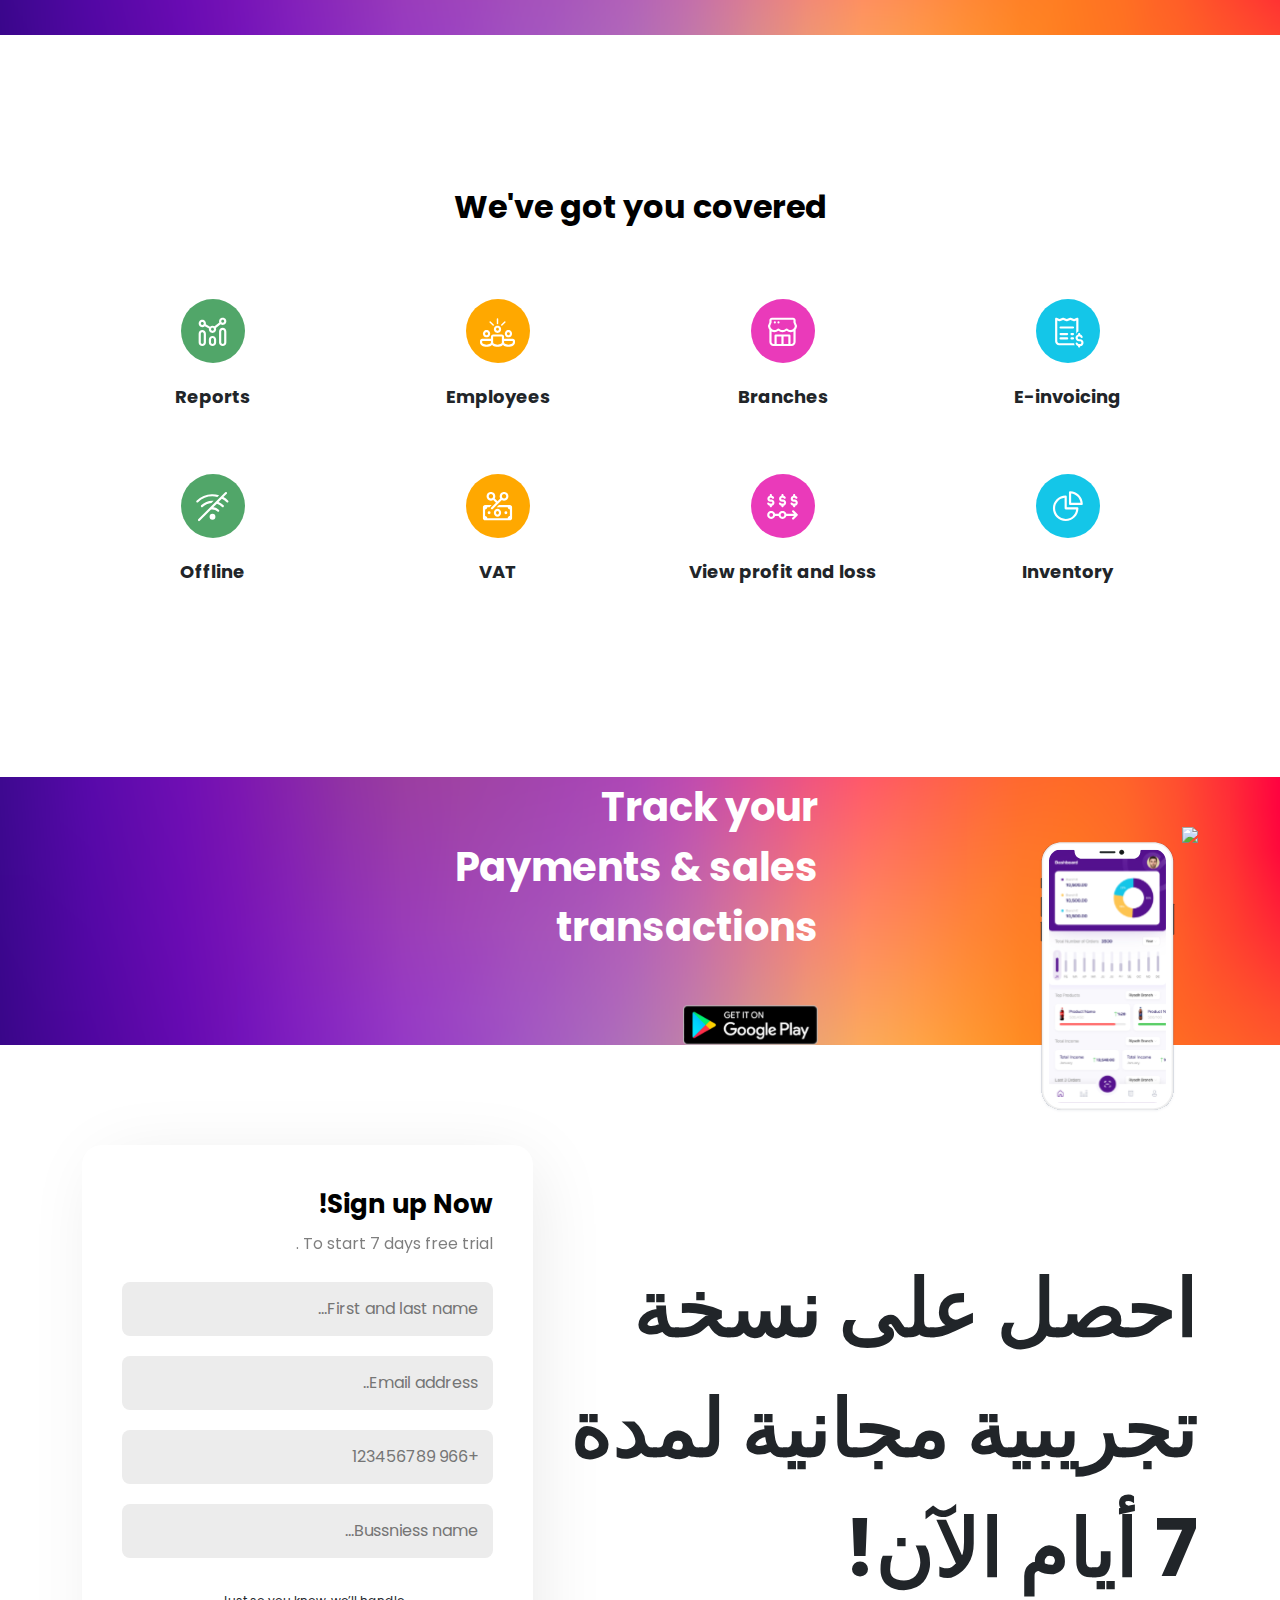
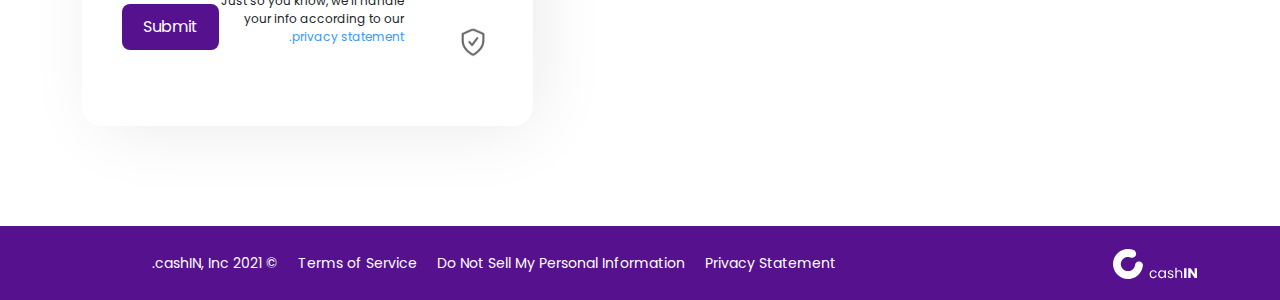
==== commit b3aafed7: "changes #3" ====
--- a/ar.html
+++ b/ar.html
@@ -15,7 +15,8 @@
 </head>
 
 <body>
-  <header class="bg-purple fixed-top">
+  <header style="    position: absolute;
+  width: 100%;">
     <nav class="navbar navbar-expand-lg navbar-light py-3">
       <div class="container d-flex ">
         <a class="navbar-brand" href="#">
@@ -36,21 +37,24 @@
         <div class="collapse navbar-collapse nav-collaps" id="navbarSupportedContent">
           <ul class="navbar-nav mb-2 mb-lg-0 nav-ul" style="margin-left: 50px;">
             <li class="nav-item" style="padding-right: 20px;">
-              <a class="nav-link active" aria-current="page" href="#">Point of sale</a>
+              <a class="nav-link active" aria-current="page" href="#industries">Industries</a>
             </li>
             <li class="nav-item">
-              <a class="nav-link" href="#">Feature</a>
+              <a class="nav-link" href="#features">Features</a>
             </li>
           </ul>
           <div class="d-flex align-items-center ms-auto form-btn ">
-           
-            <a href="index.html" class="nav-link" href="#">الانجليزية</a>
-            <button class="btn started-btn " type="submit">Get Started</button>
+
+            <p class="nav-link active" style="margin: 0;color: #fff;white-space: nowrap;">Simple. Fast. affordable</p>
+            <a href="ar.html" class="nav-link" href="#">الانجليزية</a>
+            <a href="https://play.google.com/store/apps/details?id=com.cashin.cashin&hl=en_US" target="__black"
+              class="btn started-btn " type="submit">Get Started</a>
           </div>
         </div>
       </div>
     </nav>
   </header>
+
   <main>
     <section class="bg-rectangle">
 
@@ -58,7 +62,7 @@
         <div class="row" style="padding-top: 100px;">
           <div class="col-lg-5 title-size-mob" style="margin-top:80px;color: white;">
             <p style=" font-size: 4.375rem;" class="title-size-mob">
-              Payments <br> made <span style="text-transform: uppercase; font-weight: bold;">easier.</span>
+              <span style="text-transform: uppercase; font-weight: bold;">Your <br> pocket POS.</span>
             </p>
             <p class="parag-size-mob mb-4">
               An innovative digital electronic <span style="color: #FFA800; font-size: 16px;font-weight: 700;">Pocket
@@ -69,26 +73,21 @@
             </p>
             <div class="d-flex form-btn">
               <div class="app__btn">
-                <img class="w-100 h-100" src="./img/googleplay.svg" />
-              </div>
-              <div class="app__btn __mr_20">
-                <img class="w-100 h-100 __fit_cover" src="./img/appstore.svg" />
-              </div>
-            </div>
-            <div class="d-flex align-items-baseline mt-5 contact-div">
-              <img src="./img/arrow.svg" style="margin-left: 10px;">
-              <p class="contact-txt">Conctact sales</p>
-            </div>
-          </div>
-          <div class="col-lg-7 mobile-img">
-            <img src="./img/caschimg.png" class="image" width="100%" />
+                <a href="https://play.google.com/store/apps/details?id=com.cashin.cashin&hl=en_US" target="__black">
+                  <img class="w-100 h-100" src="./img/googleplay.svg" />
+                </a>
+              </div>
+            </div>
+          </div>
+          <div class="col-lg-7 mobile-img" style="text-align: end;">
+            <img src="./img/caschimg.png" class="image" />
           </div>
         </div>
       </div>
 
     </section>
 
-    <div class="container d-flex align-self-center justify-content-between logoes">
+    <!-- <div class="container d-flex align-self-center justify-content-between logoes">
       <div>
         <img src="./img/instacart.svg">
       </div>
@@ -104,277 +103,343 @@
       <div>
         <img src="./img/shopify.svg">
       </div>
-    </div>
-
-    <div class="bg-green">
-      <div class="d-flex justify-content-center align-items-baseline txt-div">
-        <p style="color: #fff;" class="padding-txt m-0">All Clover point-of-sale systems arrive payments-ready</p>
-        <div>
-          <button class="btn started-btn-purple " type="submit">Get Started</button>
-        </div>
-      </div>
-    </div>
-    <section style="margin: 8rem 0;">
+    </div> -->
+
+
+
+    <section id="industries" style="background: rgb(245 245 245 / 40%);;
+    padding: 5rem 0;">
       <div class="container ">
-        <p class="parag" style="font-weight: 700;">Innovative POS</p>
-        <p style="font-size: 1.8rem;font-weight: 400;" class="mb-4">Prexle Offers You Many Features To Help You Monitor Your Stores And Sales
+        <p class="text-center __helps" style="font-size: 1.4rem;font-weight: 400;">cashIN helps you
+
         </p>
+        <p class="why-txt mb-5" style="font-weight: 700;">To sale & manage your bussnies anywhere anytime.</p>
         <div class="cat-wrap w-100" style="
         height: 27.5rem;
     ">
-          <div class="cat-col" data-aos="fade-up-right">
-            <div class="cat-item">
-              <div class="card-theme">
-                <div class="front-theme face-theme">
-                  <img src="https://prexle.com/wp-content/themes/prexle/images/cat-1.png" />
-                  <h3>متاجر الملابس</h3>
-                </div>
-                <div class="back-theme face-theme">
-                  <h2>عنوان</h2>
-                </div>
-              </div>
-            </div>
-            <!--End cat-item-->
-          </div>
-          <!--End cat-col-->
-          <div class="cat-col" data-aos="fade-up-right">
-            <div class="cat-item">
-              <div class="card-theme">
-                <div class="front-theme face-theme">
-                  <img src="https://prexle.com/wp-content/themes/prexle/images/cat-2.png" />
-                  <h3>الصيدليات</h3>
-                </div>
-                <div class="back-theme face-theme">
-                  <h2>عنوان</h2>
-                </div>
-              </div>
-            </div>
-            <!--End cat-item-->
-          </div>
-          <!--End cat-col-->
-          <div class="cat-col" data-aos="fade-down">
-            <div class="cat-item">
-              <div class="card-theme">
-                <div class="front-theme face-theme">
-                  <img src="https://prexle.com/wp-content/themes/prexle/images/cat-3.png" />
-                  <h3>متاجر التموين</h3>
-                </div>
-                <div class="back-theme face-theme">
-                  <h2>عنوان</h2>
-                </div>
-              </div>
-            </div>
-            <!--End cat-item-->
-          </div>
-          <!--End cat-col-->
-          <div class="cat-col" data-aos="fade-up-left">
-            <div class="cat-item">
-              <div class="card-theme">
-                <div class="front-theme face-theme">
-                  <img src="https://prexle.com/wp-content/themes/prexle/images/cat-4.png" />
-                  <h3>المتاجر الالكترونية</h3>
-                </div>
-                <div class="back-theme face-theme">
-                  <h2>عنوان</h2>
-                </div>
-              </div>
-            </div>
-            <!--End cat-item-->
-          </div>
-          <!--End cat-col-->
-          <div class="cat-col" data-aos="fade-up-left">
-            <div class="cat-item">
-              <div class="card-theme">
-                <div class="front-theme face-theme">
-                  <img src="https://prexle.com/wp-content/themes/prexle/images/cat-5.png" />
-                  <h3>متاجر الاجهزة والمعدات</h3>
-                </div>
-                <div class="back-theme face-theme">
-                  <h2>عنوان</h2>
-                </div>
-              </div>
-            </div>
-            <!--End cat-item-->
-          </div>
-          <!--End cat-col-->
-          <div class="cat-col" data-aos="fade-up-right">
-            <div class="cat-item">
-              <div class="card-theme">
-                <div class="front-theme face-theme">
-                  <img src="https://prexle.com/wp-content/themes/prexle/images/cat-6.png" />
-                  <h3>متاجر التجميل والعطور</h3>
-                </div>
-                <div class="back-theme face-theme">
-                  <h2>عنوان</h2>
-                </div>
-              </div>
-            </div>
-            <!--End cat-item-->
-          </div>
-          <!--End cat-col-->
+          <div class="row">
+            <div class="col-md-3 mb-4">
+              <div class="cat-col" data-aos="fade-up-right">
+                <div class="cat-item">
+                  <div class="card-theme">
+                    <div class="front-theme face-theme">
+                      <img src="img/icons/cat/cat-1.svg" />
+                      <h3>Groceries
+                      </h3>
+                    </div>
+                  </div>
+                </div>
+                <!--End cat-item-->
+              </div>
+            </div>
+            <div class="col-md-3 mb-4">
+              <div class="cat-col" data-aos="fade-up-right">
+                <div class="cat-item">
+                  <div class="card-theme">
+                    <div class="front-theme face-theme">
+                      <img src="img/icons/cat/cat-2.svg" />
+                      <h3>Mini market
+                      </h3>
+                    </div>
+                  </div>
+                </div>
+                <!--End cat-item-->
+              </div>
+            </div>
+            <div class="col-md-3 mb-4">
+              <div class="cat-col" data-aos="fade-up-right">
+                <div class="cat-item">
+                  <div class="card-theme">
+                    <div class="front-theme face-theme">
+                      <img src="img/icons/cat/cat-3.svg" />
+                      <h3>Salons
+                      </h3>
+                    </div>
+                  </div>
+                </div>
+                <!--End cat-item-->
+              </div>
+            </div>
+            <div class="col-md-3 mb-4">
+              <div class="cat-col" data-aos="fade-up-right">
+                <div class="cat-item">
+                  <div class="card-theme">
+                    <div class="front-theme face-theme">
+                      <img src="img/icons/cat/cat-4.svg" />
+                      <h3>Gas station
+
+                      </h3>
+                    </div>
+                  </div>
+                </div>
+                <!--End cat-item-->
+              </div>
+            </div>
+            <div class="col-md-3 mb-4">
+              <div class="cat-col" data-aos="fade-up-right">
+                <div class="cat-item">
+                  <div class="card-theme">
+                    <div class="front-theme face-theme">
+                      <img src="img/icons/cat/cat-5.svg" />
+                      <h3>Food Store
+
+                      </h3>
+                    </div>
+                  </div>
+                </div>
+                <!--End cat-item-->
+              </div>
+            </div>
+            <div class="col-md-3 mb-4">
+              <div class="cat-col" data-aos="fade-up-right">
+                <div class="cat-item">
+                  <div class="card-theme">
+                    <div class="front-theme face-theme">
+                      <img src="img/icons/cat/cat-6.svg" />
+                      <h3>Mobile store
+
+                      </h3>
+                    </div>
+                  </div>
+                </div>
+                <!--End cat-item-->
+              </div>
+            </div>
+            <div class="col-md-3 mb-4">
+              <div class="cat-col" data-aos="fade-up-right">
+                <div class="cat-item">
+                  <div class="card-theme">
+                    <div class="front-theme face-theme">
+                      <img src="img/icons/cat/cat-7.svg" />
+                      <h3>Electrical stores
+
+                      </h3>
+                    </div>
+                  </div>
+                </div>
+                <!--End cat-item-->
+              </div>
+            </div>
+            <div class="col-md-3 mb-4">
+              <div class="cat-col" data-aos="fade-up-right">
+                <div class="cat-item">
+                  <div class="card-theme">
+                    <div class="front-theme face-theme">
+                      <img src="img/icons/cat/cat-8.svg" />
+                      <h3>Plumbing stores
+
+                      </h3>
+                    </div>
+                  </div>
+                </div>
+                <!--End cat-item-->
+              </div>
+            </div>
+          </div>
+
         </div>
       </div>
     </section>
 
-    <section style="margin-bottom: 8rem;">
+    <div class="bg-green bg-grad w-100 d-flex align-items-center justify-content-center">
+      <div class="d-flex flex-column justify-content-center align-items-baseline txt-div">
+        <p style="color: #fff;font-weight: 600;" class="padding-txt m-0 __fast">Simple. Fast. Affordable</p>
+        <div style="    align-self: center;" class="mt-4">
+          <a href="https://play.google.com/store/apps/details?id=com.cashin.cashin&hl=en_US" target="__black"
+            class="btn started-btn __get_start">Get
+            Started</a>
+        </div>
+      </div>
+    </div>
+
+    <section id="features" style="margin: 8rem 0;" class="__icon_section">
       <div class="w-100 d-flex flex-column align-items-center justify-content-center">
-        <p class="parag">Innovative POS</p>
+        <p class="parag mb-5" style="font-weight: 700;font-size: 2rem;">We've got you covered</p>
         <div class="container">
           <div class="row justify-content-center">
-            <div class="col-md-2">
-              <div class="d-flex align-items-center justify-content-center flex-column">
-                <div class="__icon_box">
-                  <img src="img/icons/1.svg" alt="" width="100%" height="100%">
-                </div>
-                <div class="__description mt-4">
-                  <h3>Invoicing</h3>
-                </div>
-              </div>
-            </div>
-            <div class="col-md-2">
-              <div class="d-flex align-items-center justify-content-center flex-column">
-                <div class="__icon_box">
-                  <img src="img/icons/2.svg" alt="" width="100%" height="100%">
-                </div>
-                <div class="__description mt-4">
-                  <h3>VAT</h3>
-                </div>
-              </div>
-            </div>
-            <div class="col-md-2">
-              <div class="d-flex align-items-center justify-content-center flex-column">
-                <div class="__icon_box">
-                  <img src="img/icons/3.svg" alt="" width="100%" height="100%">
-                </div>
-                <div class="__description mt-4">
-                  <h3>Branches</h3>
-                </div>
-              </div>
-            </div>
-            <div class="col-md-2">
-              <div class="d-flex align-items-center justify-content-center flex-column">
-                <div class="__icon_box">
-                  <img src="img/icons/4.svg" alt="" width="100%" height="100%">
-                </div>
-                <div class="__description mt-4">
-                  <h3>Reports</h3>
-                </div>
-              </div>
-            </div>
-            <div class="col-md-2">
-              <div class="d-flex align-items-center justify-content-center flex-column">
-                <div class="__icon_box">
-                  <img src="img/icons/5.svg" alt="" width="100%" height="100%">
-                </div>
-                <div class="__description mt-4">
-                  <h3>Inventory</h3>
-                </div>
-              </div>
-            </div>
-          </div>
-          <div class="row justify-content-center mt-5">
-            <div class="col-md-2">
-              <div class="d-flex align-items-center justify-content-center flex-column">
-                <div class="__icon_box">
-                  <img src="img/icons/6.svg" alt="" width="100%" height="100%">
-                </div>
-                <div class="__description mt-4">
-                  <h3>Suppliers</h3>
-                </div>
-              </div>
-            </div>
-            <div class="col-md-2">
-              <div class="d-flex align-items-center justify-content-center flex-column">
-                <div class="__icon_box">
-                  <img src="img/icons/7.svg" alt="" width="100%" height="100%">
-                </div>
-                <div class="__description mt-4">
-                  <h3>Products</h3>
-                </div>
-              </div>
-            </div>
-            <div class="col-md-2">
-              <div class="d-flex align-items-center justify-content-center flex-column">
-                <div class="__icon_box">
-                  <img src="img/icons/5.svg" alt="" width="100%" height="100%">
-                </div>
-                <div class="__description mt-4">
-                  <h3>Loyalty Program
-                  </h3>
-                </div>
-              </div>
-            </div>
-            <div class="col-md-2">
-              <div class="d-flex align-items-center justify-content-center flex-column">
-                <div class="__icon_box">
-                  <img src="img/icons/9.svg" alt="" width="100%" height="100%">
-                </div>
-                <div class="__description mt-4">
-                  <h3>Commissions</h3>
-                </div>
-              </div>
-            </div>
-            <div class="col-md-2">
-              <div class="d-flex align-items-center justify-content-center flex-column">
-                <div class="__icon_box">
-                  <img src="img/icons/10.svg" alt="" width="100%" height="100%">
-                </div>
-                <div class="__description mt-4">
-                  <h3>Different Payment Methods
-                  </h3>
-                </div>
+            <div class="col-md-3 mb-5">
+              <div class="d-flex flex-column align-items-center justify-content-center">
+                <div class="" style="    border-radius: 4rem;
+                padding: .9rem;
+                display: flex;
+                align-items: center;
+                justify-content: center;
+                background-color: #14c6e8;
+                border: none;
+                width: 4rem;
+                height: 4rem;"><img src="img/icons/invoice.svg" width="45px"></div>
+                <p class="title">E-invoicing </p>
+              </div>
+            </div>
+            <div class="col-md-3 mb-5">
+              <div class="d-flex flex-column align-items-center justify-content-center">
+                <div class="" style="    border-radius: 4rem;
+                padding: .9rem;
+                display: flex;
+                align-items: center;
+                justify-content: center;
+                background-color: #EA3ABA;
+                border: none;
+                width: 4rem;
+                height: 4rem;"><img src="img/icons/branch.svg" width="45px"></div>
+                <p class="title">Branches </p>
+              </div>
+            </div>
+            <div class="col-md-3 mb-5">
+              <div class="d-flex flex-column align-items-center justify-content-center">
+                <div class="" style="    border-radius: 4rem;
+                padding: .9rem;
+                display: flex;
+                align-items: center;
+                justify-content: center;
+                background-color: #FFA800;
+                border: none;
+                width: 4rem;
+                height: 4rem;"><img src="img/icons/employee.svg" width="45px"></div>
+                <p class="title">Employees</p>
+              </div>
+            </div>
+            <div class="col-md-3 mb-5">
+              <div class="d-flex flex-column align-items-center justify-content-center">
+                <div class="" style="    border-radius: 4rem;
+                padding: .9rem;
+                display: flex;
+                align-items: center;
+                justify-content: center;
+                background-color: #51A669;
+                border: none;
+                width: 4rem;
+                height: 4rem;"><img src="img/icons/reports.svg" width="45px"></div>
+                <p class="title">Reports </p>
+              </div>
+            </div>
+            <div class="col-md-3 mb-5">
+              <div class="d-flex flex-column align-items-center justify-content-center">
+                <div class="" style="    border-radius: 4rem;
+                padding: .9rem;
+                display: flex;
+                align-items: center;
+                justify-content: center;
+                background-color: #14c6e8;
+                border: none;
+                width: 4rem;
+                height: 4rem;"><img src="img/icons/inverntory.svg" width="45px"></div>
+                <p class="title">Inventory </p>
+              </div>
+            </div>
+            <div class="col-md-3 mb-5">
+              <div class="d-flex flex-column align-items-center justify-content-center">
+                <div class="" style="    border-radius: 4rem;
+                padding: .9rem;
+                display: flex;
+                align-items: center;
+                justify-content: center;
+                background-color: #EA3ABA;
+                border: none;
+                width: 4rem;
+                height: 4rem;"><img src="img/icons/profit.svg" width="45px"></div>
+                <p class="title">View profit and loss </p>
+              </div>
+            </div>
+            <div class="col-md-3 mb-5">
+              <div class="d-flex flex-column align-items-center justify-content-center">
+                <div class="" style="    border-radius: 4rem;
+                padding: .9rem;
+                display: flex;
+                align-items: center;
+                justify-content: center;
+                background-color: #FFA800;
+                border: none;
+                width: 4rem;
+                height: 4rem;"><img src="img/icons/vat.svg" width="45px"></div>
+                <p class="title">VAT </p>
+              </div>
+            </div>
+            <div class="col-md-3 mb-5">
+              <div class="d-flex flex-column align-items-center justify-content-center">
+                <div class="" style="    border-radius: 4rem;
+                padding: .9rem;
+                display: flex;
+                align-items: center;
+                justify-content: center;
+                background-color: #51A669;
+                border: none;
+                width: 4rem;
+                height: 4rem;"><img src="img/icons/offline.svg" width="45px"></div>
+                <p class="title">Offline </p>
               </div>
             </div>
           </div>
         </div>
       </div>
     </section>
+
     <section class="bg-gradiant">
-      <div class="container ">
+      <div class="container position-relative" style="z-index: 1;">
         <div class="row align-self-baseline payment-div">
           <div class="col-lg-4 col-md-5 mobile-img">
-            <img src="./img/iPhone 11 Pro.svg" class="iphone">
+            <img src="./img/home.svg" class="iphone" width="85%" style="z-index: 1000;">
           </div>
           <div class="col-lg-6 col-md-6 align-self-center payment-div">
-            <p style="font-weight: bold;font-size:26px;color: #fff;" class="hosted-txt">Hosted payment page</p>
-            <p style="font-size: 16px; color: #fff;" class="padding-txt">Simplify your integration using Stripe
-              Checkout.
-              It dynamically adapts to your customer’s device and location to increase conversion, and supports coupons,
-              tax rates, and more.</p>
+            <p style="font-weight: bold;font-size:40px;color: #fff;" class="hosted-txt mb-0 __track">Track your</p>
+            <p style="font-weight: bold;font-size:40px;color: #fff;" class="hosted-txt mar-40 mb-5 __payment">Payments &
+              sales
+              transactions</p>
             <div class="d-flex form-btn social-btn">
               <div class="app__btn">
-                <img class="w-100 h-100" src="./img/googleplay.svg" />
-              </div>
-              <div class="app__btn __ml_20">
-                <img class="w-100 h-100 __fit_cover" src="./img/appstore.svg" />
-              </div>
-            </div>
-          </div>
-        </div>
+                <a href="https://play.google.com/store/apps/details?id=com.cashin.cashin&hl=en_US" target="__black">
+                  <img class="w-100 h-100" src="./img/googleplay.svg" />
+                </a>
+              </div>
+            </div>
+          </div>
+        </div>
+        <img src="./img/iPhone 11 Pro.svg" class="iphone __char mobile-img" style="    position: absolute;
+        top: 5%;
+        left: -3%;
+        z-index: -1;
+        width: 12%;">
+      </div>
     </section>
     <section class="contact">
       <div class="container">
         <div class="row align-items-center">
-          <div class="col-lg-5 mobile-img">
-            <img src="./img/socialImg.png" class="image" width="100%">
+          <div class="col-lg-7 mobile-img">
+            <!-- <img src="./img/socialImg.png" class="image" width="100%"> -->
+            <!-- <p style="    font-size: 2.5rem;
+            font-weight: 500;
+            color: #444;">Create your truly free <span style="color: #55118e;">cashIN</span>  account today.</p> 
+            <p style="font-size: 3rem;font-weight: 700;">And get 7 days trial for free.</p> -->
+            <p style="font-size: 5rem;font-weight: 700;">احصل على نسخة تجريبية مجانية لمدة 7 أيام الآن!
+            </p>
           </div>
           <div class="col-lg-5">
-            <p style="font-size: 26px; font-weight: bold;color: #000;" class="hosted-txt">Schedule Your Free Demo</p>
-            <p style="font-size: 16px; color: #000; opacity: 0.5;" class="padding-txt">We’ll reach out
-              within 24 hours to schedule your demo.</p>
-            <div class="d-flex flex-column">
-              <input class="__input_full_name" placeholder="First and last name..." type="text">
-              <input class="__input_email" placeholder="Email address.." type="email">
-              <input class="__input_phone" placeholder="+966 123456789" type="number">
-              <input class="__input_business_name" placeholder="Business name..." type="text">
-              <div class="d-flex align-items-center __submit_contact my-4">
-                <div class="d-flex align-items-center privacy-div">
-                  <img src="./img/privacy.svg" style="align-self: end;">
-                  <p style="font-size: 12px; padding-left: 50px;">Just so you know, we’ll handle your info according to
-                    our <span style="color: #3699FF;">privacy statement.</span> </p>
-                </div>
-                <div>
-                  <button class="btn submit-btn-purple " type="submit">Submit</button>
+            <div class="" style="box-shadow: 10px 9px 76px -12px rgb(0 0 0 / 10%);
+            -webkit-box-shadow: 10px 9px 76px -12px rgb(0 0 0 / 10%);
+            -moz-box-shadow: 10px 9px 76px -12px rgba(0, 0, 0, 0.1);
+            background: #fff;
+            padding: 40px;
+            overflow: hidden;
+            border-radius: 20px">
+              <p style="font-size: 26px; font-weight: bold;color: #000;    margin-bottom: .5rem !important;"
+                class="hosted-txt">Sign up Now!</p>
+              <p style="font-size: 16px; color: #000; opacity: 0.5;" class="padding-txt">To start 7 days free trial .
+              </p>
+              <div class="d-flex flex-column">
+                <input placeholder="First and last name..." type="text">
+                <input placeholder="Email address.." type="email">
+                <input placeholder="+966 123456789" type="number">
+                <input placeholder="Bussniess name..." type="text">
+                <div class="d-flex align-items-center __submit_contact my-4">
+                  <div class="d-flex align-items-center privacy-div">
+                    <img src="./img/privacy.svg" style="align-self: end;">
+                    <p style="font-size: 12px; padding-right: 50px;">Just so you know, we’ll handle your info according
+                      to
+                      our <span style="color: #3699FF;">privacy statement.</span> </p>
+                  </div>
+                  <div>
+                    <button class="btn submit-btn-purple " type="submit">Submit</button>
+                  </div>
                 </div>
               </div>
             </div>
@@ -383,6 +448,7 @@
       </div>
     </section>
   </main>
+  <!-- Footer -->
   <section>
     <nav class="navbar navbar-expand-lg navbar-light py-3 bg-purple ">
       <div class="container d-flex col-nav ">
--- a/css/style.css
+++ b/css/style.css
@@ -1,6 +1,6 @@
 @import url("https://fonts.googleapis.com/css2?family=Poppins:wght@400;500;600&display=swap");
 * {
-  font-family: 'Poppins', sans-serif;
+  font-family: "Poppins", sans-serif;
 }
 body {
   font-family: Poppins;
@@ -47,15 +47,22 @@
   font-weight: 700;
   text-align: center;
 }
-.__white{
+.__white {
   color: #fff !important;
   text-align: right !important;
 }
 .__font_12rem {
   font-size: 1.2rem !important;
 }
-.__fit_contain{
+.__fit_contain {
   object-fit: contain;
+}
+.bg-grad {
+  background: url(../img/bg-g.png);
+  background-size: cover;
+  top: 0;
+  left: 0;
+  right: 0;
 }
 .bg-purple {
   background-color: #55118e;
@@ -107,7 +114,7 @@
 }
 .bg-green {
   margin-top: 0;
-  background-color: #51a669;
+  background-color: #55118e;
 }
 .started-btn-purple {
   background-color: #55118e;
@@ -152,7 +159,18 @@
   padding: 10px 20px 10px 20px;
 }
 .bg-gradiant {
-  background: #55118e;
+  background: url(../img/bg-g.png);
+  background-size: cover;
+  top: 0;
+  left: 0;
+  right: 0;
+  /* background: rgb(131, 58, 180);
+  background: linear-gradient(
+    90deg,
+    rgba(131, 58, 180, 1) 0%,
+    rgba(151, 29, 253, 1) 50%,
+    rgba(255, 149, 0, 1) 100%
+  ); */
 }
 .iphone {
   margin-top: 50px;
@@ -192,6 +210,9 @@
 .__ml_20 {
   margin-left: 20px;
 }
+.__fast {
+  font-size: 1.8rem;
+}
 
 @media (max-width: 1024px) {
   .image {
@@ -271,6 +292,26 @@
   }
 }
 @media (max-width: 425px) {
+  .__get_start {
+    margin-top: 0 !important;
+  }
+  .__fast {
+    font-size: 1.2rem;
+  }
+  .bg-rectangle {
+    background-position: inherit;
+  }
+  .__helps {
+    font-size: 1.2rem !important;
+  }
+  .__track {
+    font-size: 1.5rem !important;
+    margin-bottom: 0.5rem !important;
+  }
+  .__payment {
+    font-size: 1.2rem !important;
+    margin-bottom: 0.5rem !important;
+  }
   .__icon_section {
     margin-top: 60rem;
   }
@@ -311,7 +352,7 @@
   }
   .txt-div p {
     text-align: center;
-    font-size: 14px;
+    /* font-size: 14px; */
   }
   .txt-div button {
     margin-top: 1.2rem;
@@ -347,8 +388,13 @@
     font-size: 18px !important;
   } */
   .hosted-txt {
-    font-size: 18px !important;
-    text-align: center;
+    /* font-size: 18px !important; */
+    text-align: center;
+    margin-bottom: 20px;
+  }
+
+  .mar-40 {
+    margin-bottom: 40px;
   }
   .col-nav {
     display: flex;
@@ -364,7 +410,7 @@
     flex-direction: column;
     align-items: center;
     justify-content: center;
-    margin-top: 50px;
+    margin-top: 18px;
   }
   .social-btn div:last-child {
     margin-left: 0;
@@ -400,6 +446,9 @@
   }
   .padding-txt {
     padding-inline: 20px;
+  }
+  .m-0 {
+    font-size: larger;
   }
   .footer-item {
     padding-left: 0px !important;
@@ -434,180 +483,168 @@
   transform: perspective(500px) rotateY(0deg);
 }
 .card-theme .face-theme.front-theme {
-  box-shadow: 10px 9px 76px -12px rgba(0,0,0,0.1);
--webkit-box-shadow: 10px 9px 76px -12px rgba(0,0,0,0.1);
--moz-box-shadow: 10px 9px 76px -12px rgba(0,0,0,0.1);
+  box-shadow: 10px 9px 76px -12px rgba(0, 0, 0, 0.1);
+  -webkit-box-shadow: 10px 9px 76px -12px rgba(0, 0, 0, 0.1);
+  -moz-box-shadow: 10px 9px 76px -12px rgba(0, 0, 0, 0.1);
   background: #fff;
-	padding: 40px;
-	overflow: hidden;
-	border-radius: 20px;
+  padding: 40px;
+  overflow: hidden;
+  border-radius: 20px;
 }
 .card-theme .face-theme.front-theme img {
-	height: 60px;
+  height: 60px;
 }
 .card-theme .face-theme.front-theme h3 {
-	color: #444;
-	line-height: 40px;
-	margin-top: 10px;
-	font-size: 21px;
+  color: #444;
+  line-height: 40px;
+  margin-top: 10px;
+  font-size: 21px;
 }
 .card-theme .face-theme.front-theme:before {
-	content: "";
-	position: absolute;
-	top: 40%;
-	left: -2px;
-	background: url(../images/cat-3-colored.png);
-	width: 75%;
-	height: 80%;
-	background-size: cover;
-	background-position: right;
-	overflow: hidden;
-	opacity: 0.3;
-	display: none;
-	z-index: -1;
+  content: "";
+  position: absolute;
+  top: 40%;
+  left: -2px;
+  background: url(../images/cat-3-colored.png);
+  width: 75%;
+  height: 80%;
+  background-size: cover;
+  background-position: right;
+  overflow: hidden;
+  opacity: 0.3;
+  display: none;
+  z-index: -1;
 }
 .card-theme .face-theme.back-theme {
-	border-radius: 20px;
+  border-radius: 20px;
   background: #33cbff;
   transform: perspective(500px) rotateY(180deg);
-	padding: 50px;
-	color: #fff;
-}
-
+  padding: 50px;
+  color: #fff;
+}
 
 .cat-wrap {
-
 }
 .cat-col {
-	/* display: block;
+  /* display: block;
 	float: right;
 	padding: 10px;
 	width: 22%; */
-
 }
 .cat-col .cat-item {
-	/* background: #fff; */
-	height: 200px;
-}
-
-.cat-wrap .cat-col:nth-child(3){
-	display: block;
-	width: 34%;
+  /* background: #fff; */
+  height: 200px;
+}
+
+.cat-wrap .cat-col:nth-child(3) {
+  display: block;
+  width: 34%;
 }
 .cat-wrap .cat-col:nth-child(3) .cat-item {
-	height: 420px;
-}
-.cat-wrap .cat-col:nth-child(6){
-	position: relative;
-	top: -220px;
-	float: right;
-	width: 44%;
+  height: 420px;
+}
+.cat-wrap .cat-col:nth-child(6) {
+  position: relative;
+  top: -220px;
+  float: right;
+  width: 44%;
 }
 
 .cat-wrap .cat-col:nth-child(6) .cat-item {
-	height: 200px;
-}
-
-
-
+  height: 200px;
+}
 
 .cat-wrap .cat-col:nth-child(2) .cat-item .card-theme .face-theme.front-theme {
-	background: #33cbff;
+  background: #33cbff;
 }
 .cat-wrap .cat-col:nth-child(3) .cat-item .card-theme .face-theme.front-theme {
-	background: linear-gradient(to top right, #3bbdf3 0%, #4ce6d5 100%);
+  background: linear-gradient(to top right, #3bbdf3 0%, #4ce6d5 100%);
 }
 
 .cat-wrap .cat-col:nth-child(3) .card-theme .face-theme.front-theme::before {
-	display: block;
+  display: block;
 }
 .cat-wrap .cat-col:nth-child(4) .cat-item .card-theme .face-theme.front-theme {
-	background: #6698ff;
+  background: #6698ff;
 }
 .cat-wrap .cat-col:nth-child(4) .card-theme .face-theme.front-theme h3 {
-	width: 80%;
-	line-height: 25px;
+  width: 80%;
+  line-height: 25px;
 }
 .cat-wrap .cat-col:nth-child(5) .cat-item .card-theme .face-theme.front-theme {
 }
 .cat-wrap .cat-col:nth-child(5) .card-theme .face-theme.front-theme h3 {
-	line-height: 25px;
+  line-height: 25px;
 }
 .cat-wrap .cat-col:nth-child(6) .cat-item .card-theme .face-theme.front-theme {
-	background: #6698ff;
-	background: linear-gradient(to right, #5982f4 0%, #6698ff 100%);
+  background: #6698ff;
+  background: linear-gradient(to right, #5982f4 0%, #6698ff 100%);
 }
 .cat-wrap .cat-col:nth-child(6) .card-theme .face-theme.front-theme {
-    /* padding: 60px 40px 40px; */
-}
-
+  /* padding: 60px 40px 40px; */
+}
 
 .cat-wrap .cat-col:nth-child(6) .card-theme .face-theme.front-theme:before {
-	top: -20%;
-	left: -10%;
-	background: url(../images/cat-6-colored.png);
-	width: 100%;
-	height: 120%;
-	background-size: cover;
-	background-position: right;
-	display: block;
-	opacity: 0.5;
+  top: -20%;
+  left: -10%;
+  background: url(../images/cat-6-colored.png);
+  width: 100%;
+  height: 120%;
+  background-size: cover;
+  background-position: right;
+  display: block;
+  opacity: 0.5;
 }
 .cat-wrap .cat-col:nth-child(6) .card-theme .face-theme.front-theme img {
-	/* float: right; */
-	margin-top: 3px;
+  /* float: right; */
+  margin-top: 3px;
 }
 .cat-wrap .cat-col:nth-child(6) .card-theme .face-theme.front-theme h3 {
-	/* float: right; */
-	/* width: 120px; */
-	margin: 0 10px 0 0;
-	line-height: 30px;
-}
-
-
-@media(max-width:991px){
-
-	.cat-col {
-		width: 30%;
-	}
-	.cat-wrap .cat-col:nth-child(3) {
-		width: 40%;
-	}
-	.cat-wrap .cat-col:nth-child(4) {
-		width: 60%;
-	}
-	.cat-wrap .cat-col:nth-child(5) {
-		width: 40%;
-	}
-
-	.cat-wrap .cat-col:nth-child(6) {
-    	width: 60%;
-	}
-
-}
-@media(max-width:767px){
-
-	.cat-col {
-		float: none;
-		width: 100%;
-	}
-	.cat-wrap .cat-col:nth-child(3) {
-		width: 100%;
-	}
-	.cat-wrap .cat-col:nth-child(3) .cat-item {
-    	height: 200px;
-	}
-	.cat-wrap .cat-col:nth-child(4) {
-		width: 100%;
-	}
-	.cat-wrap .cat-col:nth-child(5) {
-		width: 100%;
-	}
-
-	.cat-wrap .cat-col:nth-child(6) {
-    	width: 100%;
-		float: none;
-		position: static;
-	}
-}
-
+  /* float: right; */
+  /* width: 120px; */
+  margin: 0 10px 0 0;
+  line-height: 30px;
+}
+
+@media (max-width: 991px) {
+  .cat-col {
+    width: 30%;
+  }
+  .cat-wrap .cat-col:nth-child(3) {
+    width: 40%;
+  }
+  .cat-wrap .cat-col:nth-child(4) {
+    width: 60%;
+  }
+  .cat-wrap .cat-col:nth-child(5) {
+    width: 40%;
+  }
+
+  .cat-wrap .cat-col:nth-child(6) {
+    width: 60%;
+  }
+}
+@media (max-width: 767px) {
+  .cat-col {
+    float: none;
+    width: 100%;
+  }
+  .cat-wrap .cat-col:nth-child(3) {
+    width: 100%;
+  }
+  .cat-wrap .cat-col:nth-child(3) .cat-item {
+    height: 200px;
+  }
+  .cat-wrap .cat-col:nth-child(4) {
+    width: 100%;
+  }
+  .cat-wrap .cat-col:nth-child(5) {
+    width: 100%;
+  }
+
+  .cat-wrap .cat-col:nth-child(6) {
+    width: 100%;
+    float: none;
+    position: static;
+  }
+}
--- a/css/style-ar.css
+++ b/css/style-ar.css
@@ -1,10 +1,13 @@
 .bg-rectangle:lang(ar) {
-  background: url(../img/rectangleAr.png) no-repeat;
+  background: url(../img/herobg-ar.png) no-repeat;
   background-size: cover;
   top: 0;
   left: 0;
   right: 0;
   background-position: bottom;
+}
+.__char {
+  right: 3%;
 }
 .appstoreImg:lang(ar) {
   margin-right: 20px;
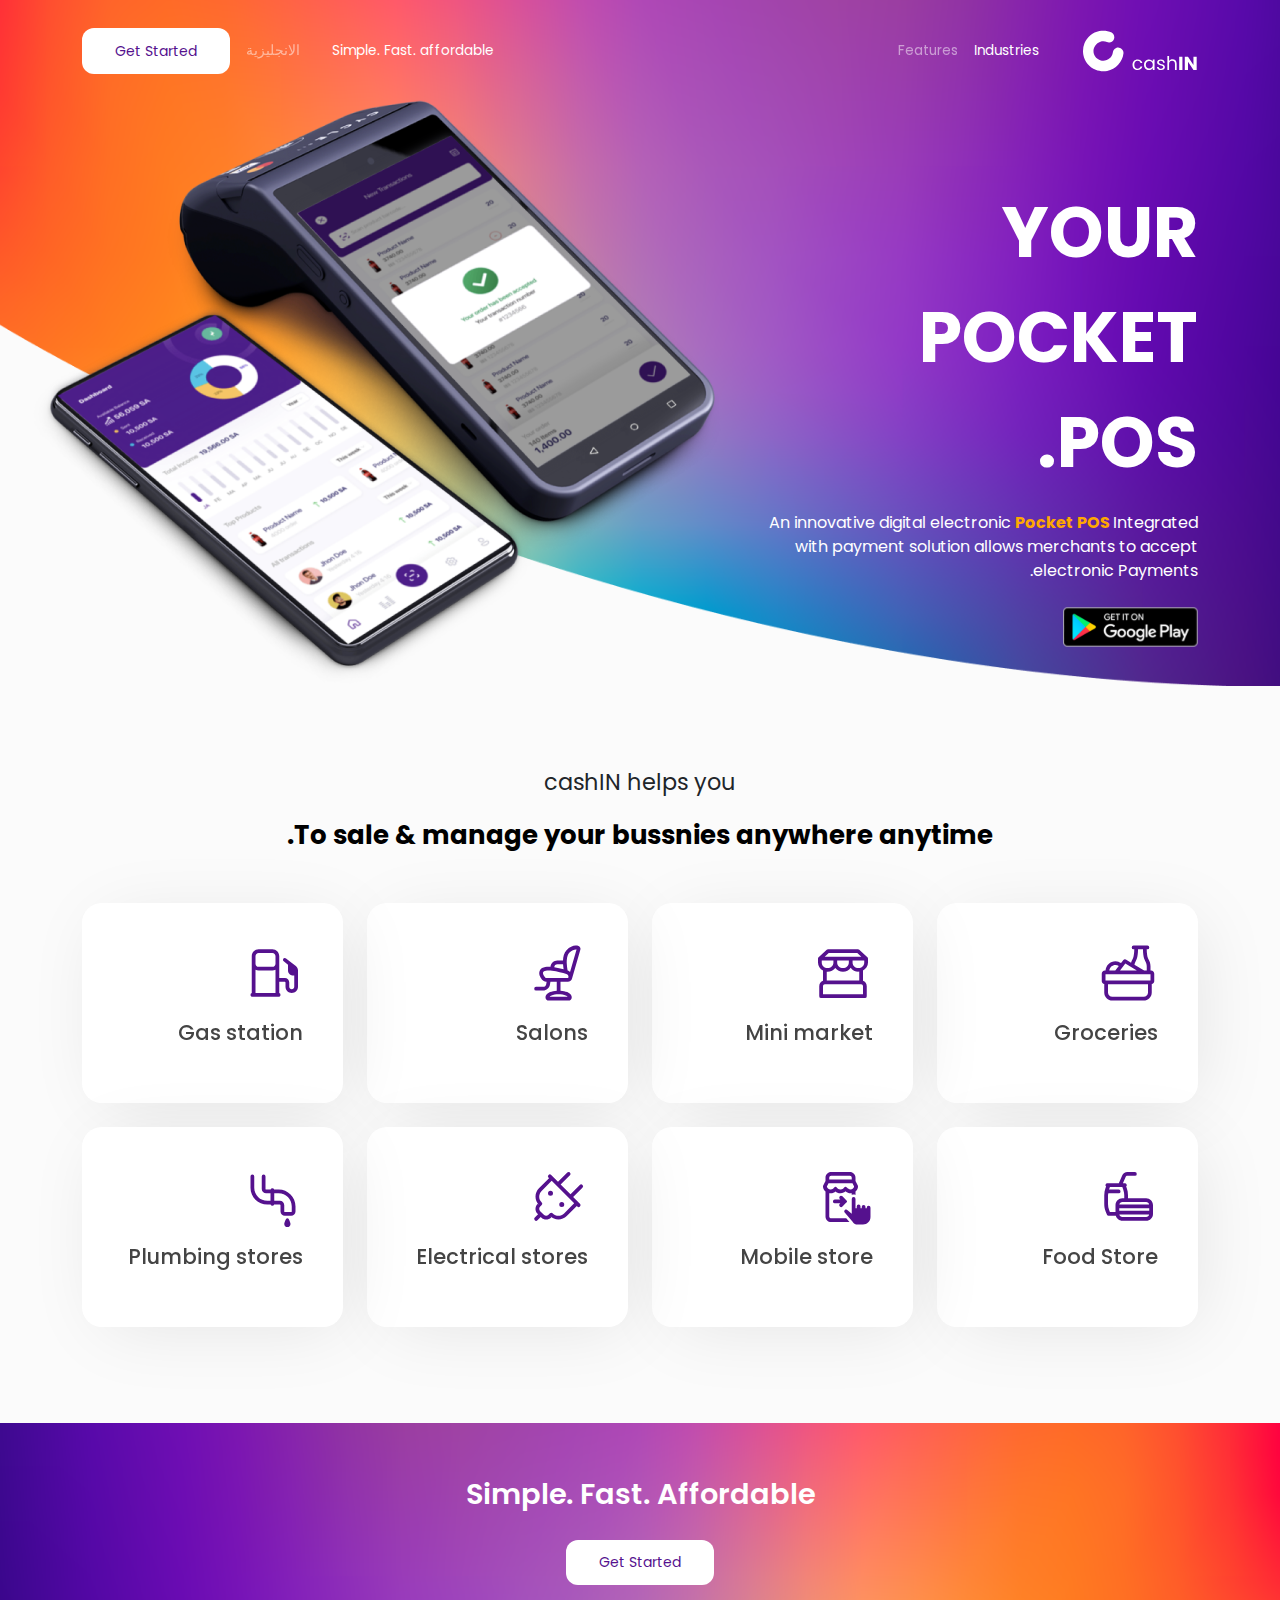
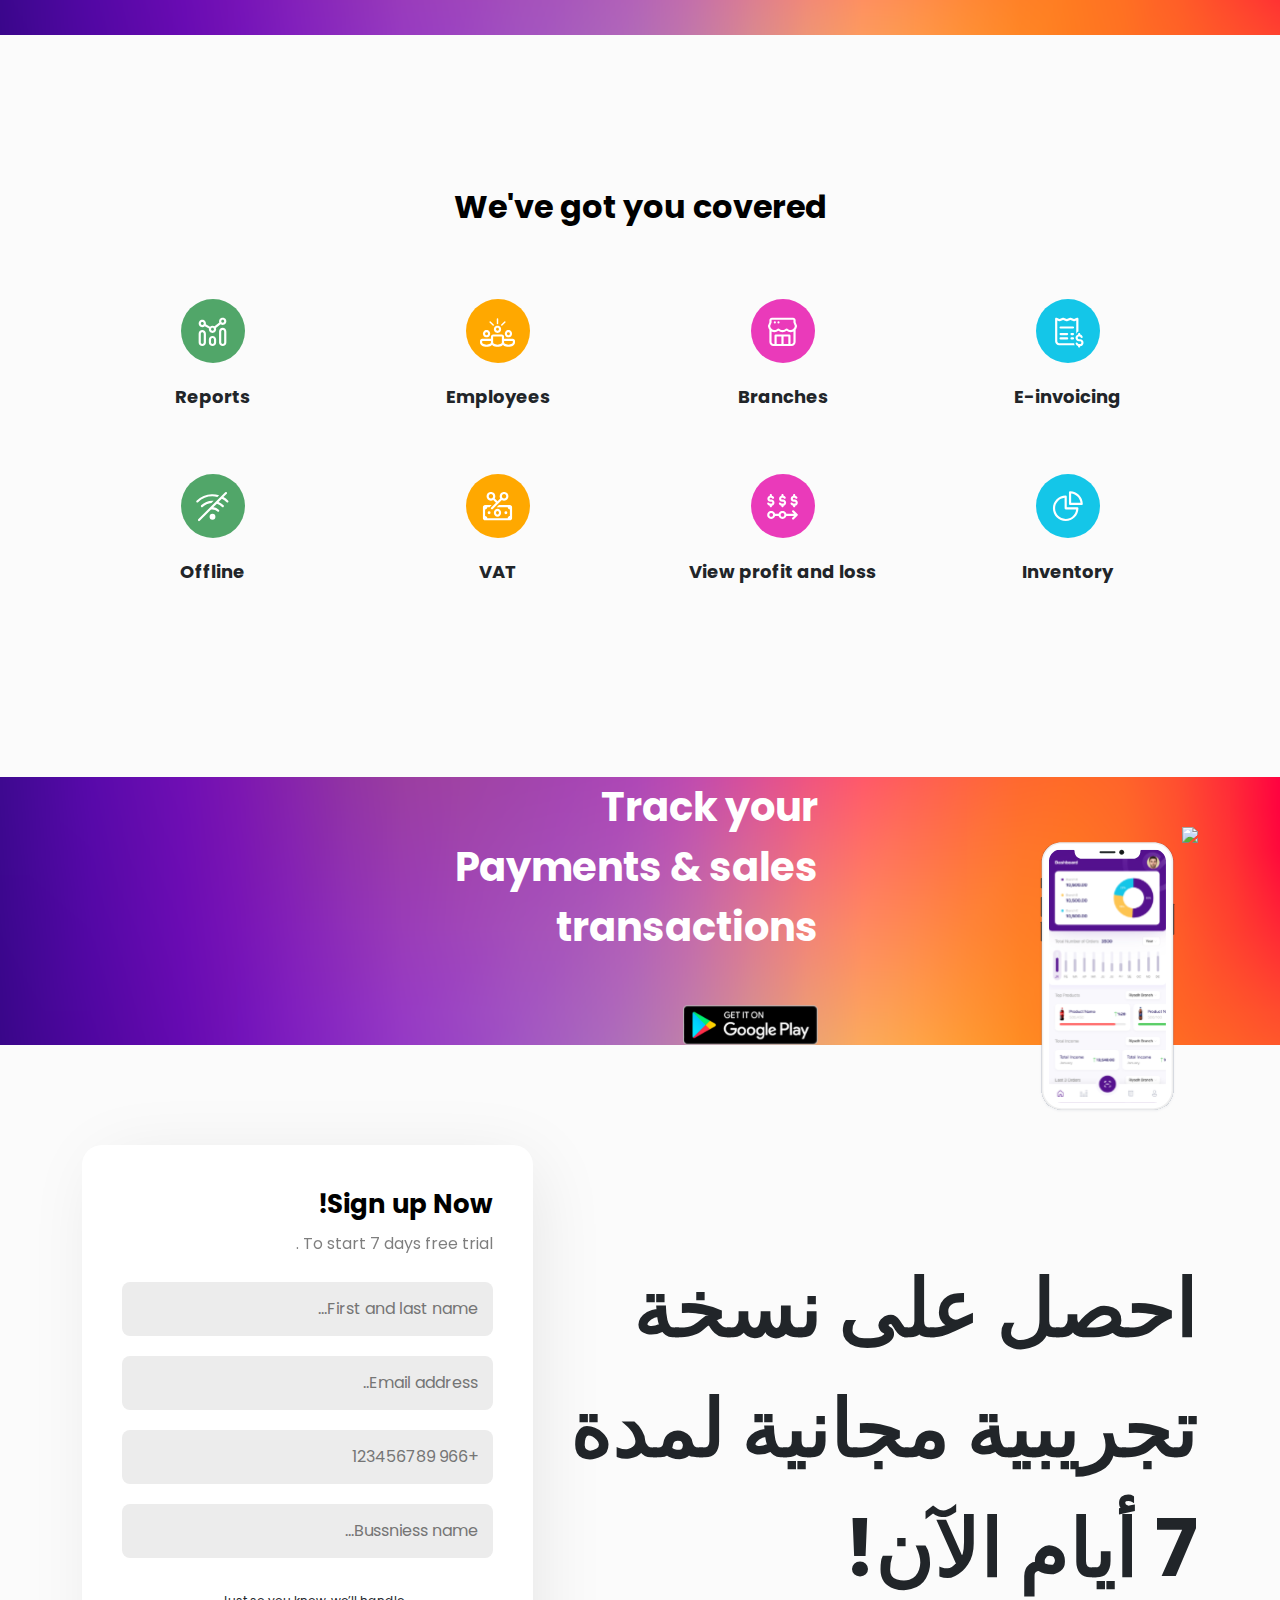
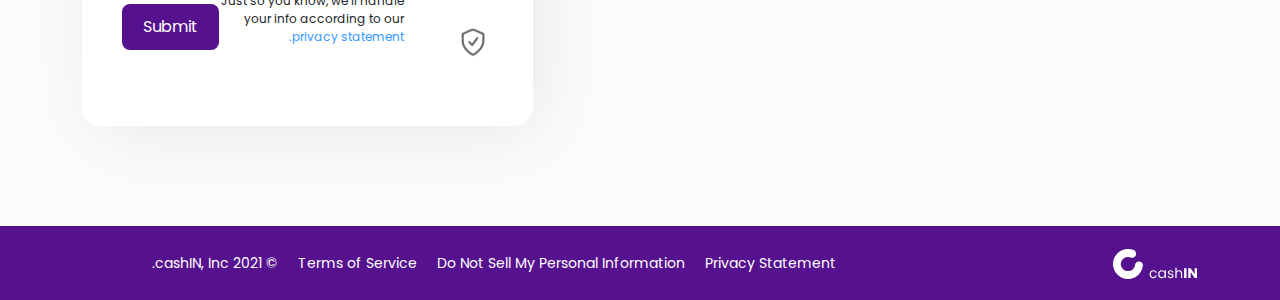
==== commit 83d173ef: "fix body background" ====
--- a/ar.html
+++ b/ar.html
@@ -46,7 +46,7 @@
           <div class="d-flex align-items-center ms-auto form-btn ">
 
             <p class="nav-link active" style="margin: 0;color: #fff;white-space: nowrap;">Simple. Fast. affordable</p>
-            <a href="ar.html" class="nav-link" href="#">الانجليزية</a>
+            <a href="index.html" class="nav-link">الانجليزية</a>
             <a href="https://play.google.com/store/apps/details?id=com.cashin.cashin&hl=en_US" target="__black"
               class="btn started-btn " type="submit">Get Started</a>
           </div>
@@ -107,7 +107,7 @@
 
 
 
-    <section id="industries" style="background: rgb(245 245 245 / 40%);;
+    <section id="industries" style="
     padding: 5rem 0;">
       <div class="container ">
         <p class="text-center __helps" style="font-size: 1.4rem;font-weight: 400;">cashIN helps you
@@ -484,6 +484,8 @@
   </section>
   <script src="js/bootstrap.bundle.min.js"></script>
   <script src="js/popper.min.js"></script>
+  <script src="js/app.js"></script>
+
 </body>
 
 </html>--- a/css/style.css
+++ b/css/style.css
@@ -5,6 +5,11 @@
 body {
   font-family: Poppins;
   overflow-x: hidden;
+  background-color: rgb(245 245 245 / 40%);
+}
+nav,
+.collapse {
+  transition: all 300ms ease-out;
 }
 .__fit_cover {
   object-fit: cover;
@@ -445,6 +450,7 @@
     padding: 10px 15px 10px 15px;
   }
   .padding-txt {
+    text-align: center;
     padding-inline: 20px;
   }
   .m-0 {
--- a/css/style-ar.css
+++ b/css/style-ar.css
@@ -5,6 +5,11 @@
   left: 0;
   right: 0;
   background-position: bottom;
+}
+@media (max-width: 425px) {
+  .bg-rectangle {
+    background-position: right !important;
+  }
 }
 .__char {
   right: 3%;
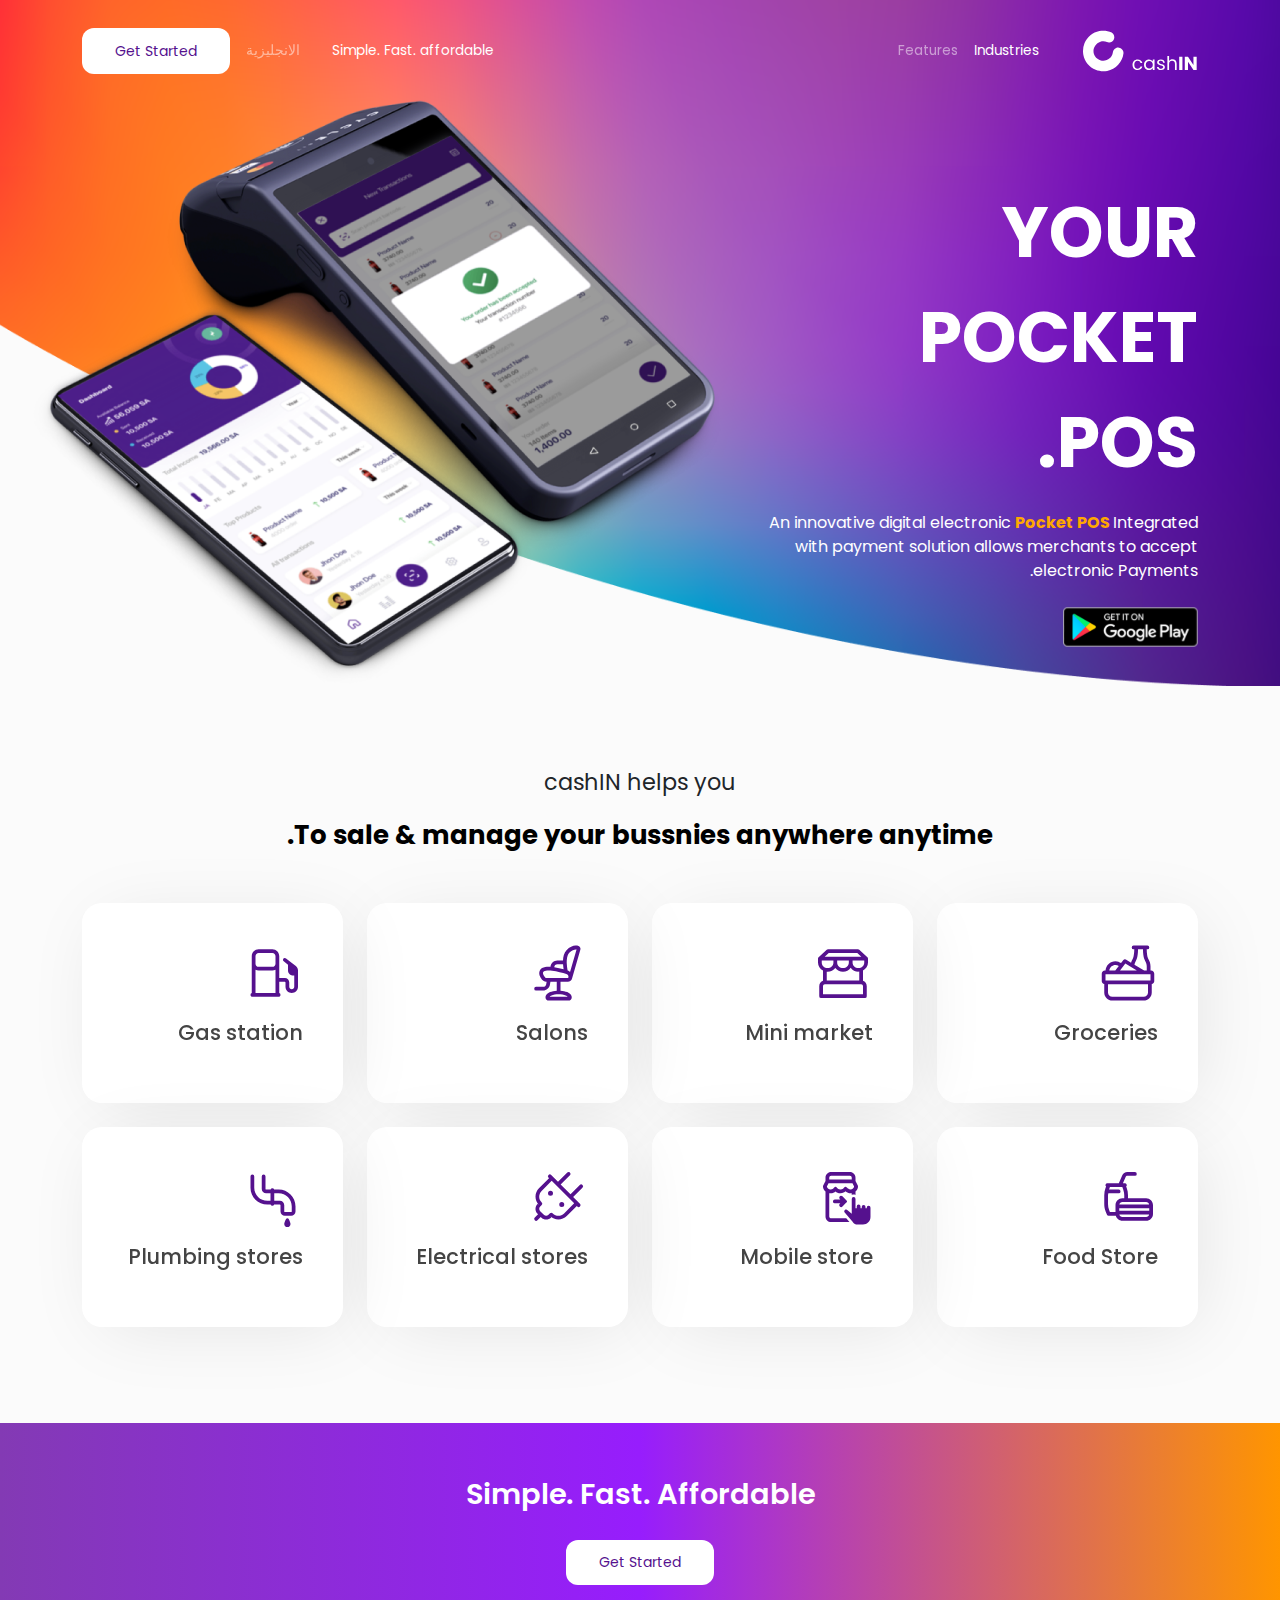
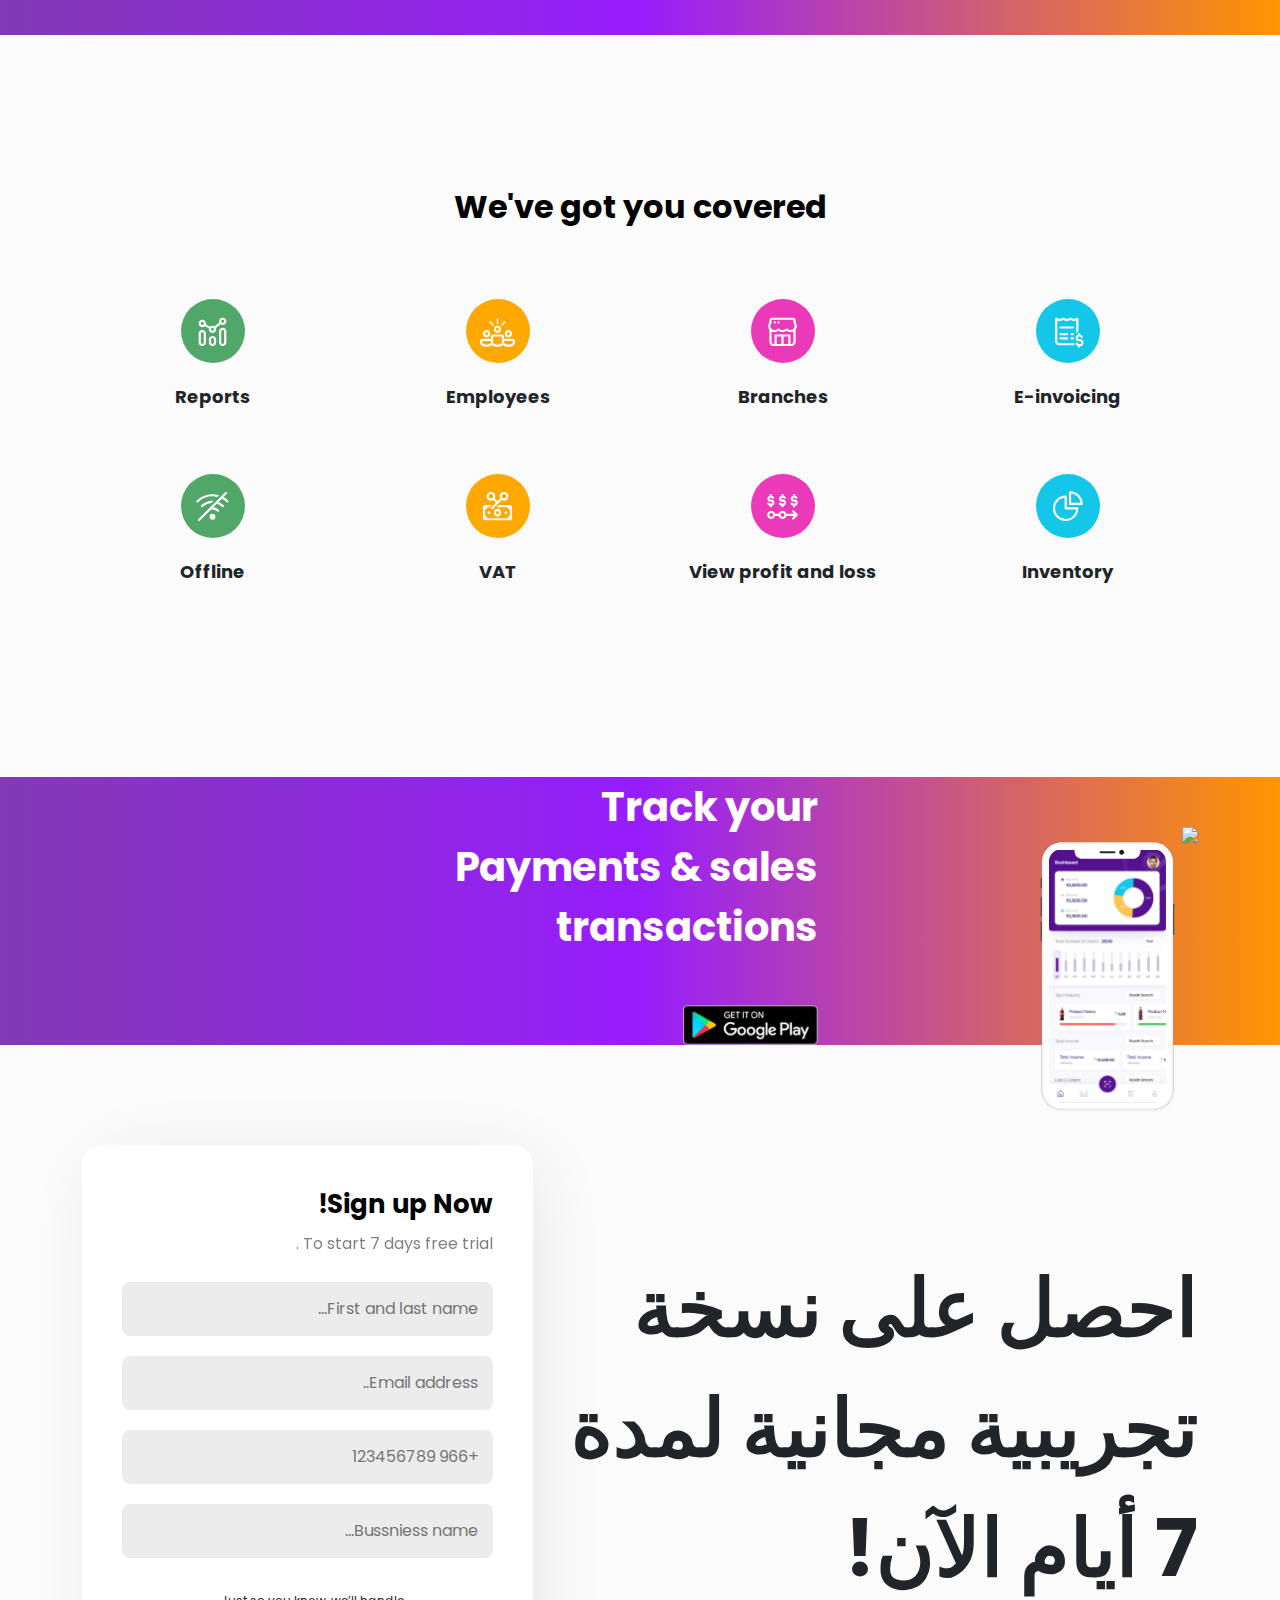
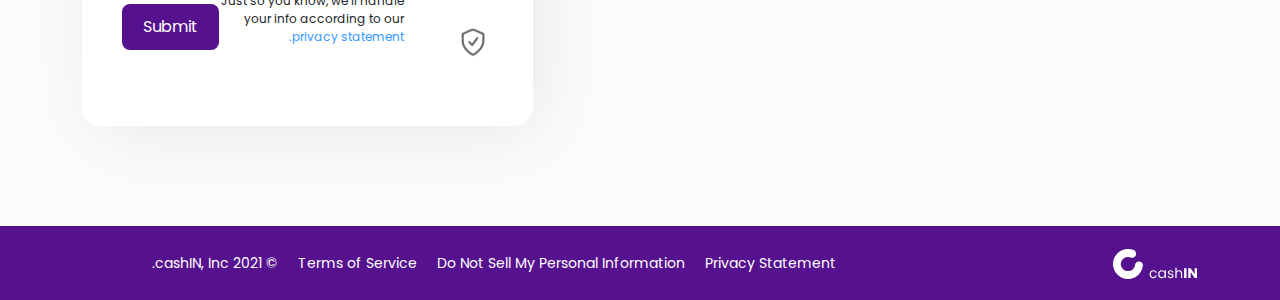
==== commit 91228b7f: "fix arabic" ====
--- a/ar.html
+++ b/ar.html
@@ -7,9 +7,9 @@
   <meta name="viewport" content="width=device-width, initial-scale=1">
 
   <!-- Bootstrap CSS -->
-  <link rel="stylesheet" href="css/bootstrap.rtl.min.css">
-  <link href="css/style.css" rel="stylesheet" />
-  <link href="css/style-ar.css" rel="stylesheet" />
+  <link rel="stylesheet" href="assets/vendor/bootstrap/bootstrap.rtl.min.css">
+  <link rel="stylesheet" href="assets/css/style.css">
+  <link rel="stylesheet" href="assets/css/style-ar.css">
 
   <title>كاش ان</title>
 </head>
@@ -56,10 +56,10 @@
   </header>
 
   <main>
-    <section class="bg-rectangle">
+    <section class="lazy bg-rectangle">
 
       <div class="container d-flex justify-content-between">
-        <div class="row" style="padding-top: 100px;">
+        <div class="row __mobile" style="padding-top: 100px;">
           <div class="col-lg-5 title-size-mob" style="margin-top:80px;color: white;">
             <p style=" font-size: 4.375rem;" class="title-size-mob">
               <span style="text-transform: uppercase; font-weight: bold;">Your <br> pocket POS.</span>
@@ -74,38 +74,18 @@
             <div class="d-flex form-btn">
               <div class="app__btn">
                 <a href="https://play.google.com/store/apps/details?id=com.cashin.cashin&hl=en_US" target="__black">
-                  <img class="w-100 h-100" src="./img/googleplay.svg" />
+                  <img class="w-100 h-100" src="./assets/media/images/googleplay.svg" />
                 </a>
               </div>
             </div>
           </div>
-          <div class="col-lg-7 mobile-img" style="text-align: end;">
-            <img src="./img/caschimg.png" class="image" />
+          <div class="col-lg-7" style="text-align: end;">
+            <img src="./assets/media/images/caschimg.png" class="image" />
           </div>
         </div>
       </div>
 
     </section>
-
-    <!-- <div class="container d-flex align-self-center justify-content-between logoes">
-      <div>
-        <img src="./img/instacart.svg">
-      </div>
-      <div>
-        <img src="./img/google.svg">
-      </div>
-      <div>
-        <img src="./img/amazon.svg">
-      </div>
-      <div>
-        <img src="./img/slack.svg">
-      </div>
-      <div>
-        <img src="./img/shopify.svg">
-      </div>
-    </div> -->
-
-
 
     <section id="industries" style="
     padding: 5rem 0;">
@@ -123,7 +103,7 @@
                 <div class="cat-item">
                   <div class="card-theme">
                     <div class="front-theme face-theme">
-                      <img src="img/icons/cat/cat-1.svg" />
+                      <img src="assets/media/images/icons/cat/cat-1.svg" />
                       <h3>Groceries
                       </h3>
                     </div>
@@ -137,7 +117,7 @@
                 <div class="cat-item">
                   <div class="card-theme">
                     <div class="front-theme face-theme">
-                      <img src="img/icons/cat/cat-2.svg" />
+                      <img src="assets/media/images/icons/cat/cat-2.svg" />
                       <h3>Mini market
                       </h3>
                     </div>
@@ -151,7 +131,7 @@
                 <div class="cat-item">
                   <div class="card-theme">
                     <div class="front-theme face-theme">
-                      <img src="img/icons/cat/cat-3.svg" />
+                      <img src="assets/media/images/icons/cat/cat-3.svg" />
                       <h3>Salons
                       </h3>
                     </div>
@@ -165,7 +145,7 @@
                 <div class="cat-item">
                   <div class="card-theme">
                     <div class="front-theme face-theme">
-                      <img src="img/icons/cat/cat-4.svg" />
+                      <img src="assets/media/images/icons/cat/cat-4.svg" />
                       <h3>Gas station
 
                       </h3>
@@ -180,7 +160,7 @@
                 <div class="cat-item">
                   <div class="card-theme">
                     <div class="front-theme face-theme">
-                      <img src="img/icons/cat/cat-5.svg" />
+                      <img src="assets/media/images/icons/cat/cat-5.svg" />
                       <h3>Food Store
 
                       </h3>
@@ -195,7 +175,7 @@
                 <div class="cat-item">
                   <div class="card-theme">
                     <div class="front-theme face-theme">
-                      <img src="img/icons/cat/cat-6.svg" />
+                      <img src="assets/media/images/icons/cat/cat-6.svg" />
                       <h3>Mobile store
 
                       </h3>
@@ -210,7 +190,7 @@
                 <div class="cat-item">
                   <div class="card-theme">
                     <div class="front-theme face-theme">
-                      <img src="img/icons/cat/cat-7.svg" />
+                      <img src="assets/media/images/icons/cat/cat-7.svg" />
                       <h3>Electrical stores
 
                       </h3>
@@ -225,7 +205,7 @@
                 <div class="cat-item">
                   <div class="card-theme">
                     <div class="front-theme face-theme">
-                      <img src="img/icons/cat/cat-8.svg" />
+                      <img src="assets/media/images/icons/cat/cat-8.svg" />
                       <h3>Plumbing stores
 
                       </h3>
@@ -267,7 +247,7 @@
                 background-color: #14c6e8;
                 border: none;
                 width: 4rem;
-                height: 4rem;"><img src="img/icons/invoice.svg" width="45px"></div>
+                height: 4rem;"><img src="assets/media/images/icons/invoice.svg" width="45px"></div>
                 <p class="title">E-invoicing </p>
               </div>
             </div>
@@ -281,7 +261,7 @@
                 background-color: #EA3ABA;
                 border: none;
                 width: 4rem;
-                height: 4rem;"><img src="img/icons/branch.svg" width="45px"></div>
+                height: 4rem;"><img src="assets/media/images/icons/branch.svg" width="45px"></div>
                 <p class="title">Branches </p>
               </div>
             </div>
@@ -295,7 +275,7 @@
                 background-color: #FFA800;
                 border: none;
                 width: 4rem;
-                height: 4rem;"><img src="img/icons/employee.svg" width="45px"></div>
+                height: 4rem;"><img src="assets/media/images/icons/employee.svg" width="45px"></div>
                 <p class="title">Employees</p>
               </div>
             </div>
@@ -309,7 +289,7 @@
                 background-color: #51A669;
                 border: none;
                 width: 4rem;
-                height: 4rem;"><img src="img/icons/reports.svg" width="45px"></div>
+                height: 4rem;"><img src="assets/media/images/icons/reports.svg" width="45px"></div>
                 <p class="title">Reports </p>
               </div>
             </div>
@@ -323,7 +303,7 @@
                 background-color: #14c6e8;
                 border: none;
                 width: 4rem;
-                height: 4rem;"><img src="img/icons/inverntory.svg" width="45px"></div>
+                height: 4rem;"><img src="assets/media/images/icons/inverntory.svg" width="45px"></div>
                 <p class="title">Inventory </p>
               </div>
             </div>
@@ -337,7 +317,7 @@
                 background-color: #EA3ABA;
                 border: none;
                 width: 4rem;
-                height: 4rem;"><img src="img/icons/profit.svg" width="45px"></div>
+                height: 4rem;"><img src="assets/media/images/icons/profit.svg" width="45px"></div>
                 <p class="title">View profit and loss </p>
               </div>
             </div>
@@ -351,7 +331,7 @@
                 background-color: #FFA800;
                 border: none;
                 width: 4rem;
-                height: 4rem;"><img src="img/icons/vat.svg" width="45px"></div>
+                height: 4rem;"><img src="assets/media/images/icons/vat.svg" width="45px"></div>
                 <p class="title">VAT </p>
               </div>
             </div>
@@ -365,7 +345,7 @@
                 background-color: #51A669;
                 border: none;
                 width: 4rem;
-                height: 4rem;"><img src="img/icons/offline.svg" width="45px"></div>
+                height: 4rem;"><img src="assets/media/images/icons/offline.svg" width="45px"></div>
                 <p class="title">Offline </p>
               </div>
             </div>
@@ -378,7 +358,7 @@
       <div class="container position-relative" style="z-index: 1;">
         <div class="row align-self-baseline payment-div">
           <div class="col-lg-4 col-md-5 mobile-img">
-            <img src="./img/home.svg" class="iphone" width="85%" style="z-index: 1000;">
+            <img src="./assets/media/images/home.svg" class="iphone" width="85%" style="z-index: 1000;">
           </div>
           <div class="col-lg-6 col-md-6 align-self-center payment-div">
             <p style="font-weight: bold;font-size:40px;color: #fff;" class="hosted-txt mb-0 __track">Track your</p>
@@ -388,13 +368,13 @@
             <div class="d-flex form-btn social-btn">
               <div class="app__btn">
                 <a href="https://play.google.com/store/apps/details?id=com.cashin.cashin&hl=en_US" target="__black">
-                  <img class="w-100 h-100" src="./img/googleplay.svg" />
+                  <img class="w-100 h-100" src="./assets/media/images/googleplay.svg" />
                 </a>
               </div>
             </div>
           </div>
         </div>
-        <img src="./img/iPhone 11 Pro.svg" class="iphone __char mobile-img" style="    position: absolute;
+        <img src="./assets/media/images/iPhone 11 Pro.svg" class="iphone __char mobile-img" style="    position: absolute;
         top: 5%;
         left: -3%;
         z-index: -1;
@@ -405,7 +385,7 @@
       <div class="container">
         <div class="row align-items-center">
           <div class="col-lg-7 mobile-img">
-            <!-- <img src="./img/socialImg.png" class="image" width="100%"> -->
+            <!-- <img src="./assets/media/images/socialImg.png" class="image" width="100%"> -->
             <!-- <p style="    font-size: 2.5rem;
             font-weight: 500;
             color: #444;">Create your truly free <span style="color: #55118e;">cashIN</span>  account today.</p> 
@@ -432,7 +412,7 @@
                 <input placeholder="Bussniess name..." type="text">
                 <div class="d-flex align-items-center __submit_contact my-4">
                   <div class="d-flex align-items-center privacy-div">
-                    <img src="./img/privacy.svg" style="align-self: end;">
+                    <img src="./assets/media/images/privacy.svg" style="align-self: end;">
                     <p style="font-size: 12px; padding-right: 50px;">Just so you know, we’ll handle your info according
                       to
                       our <span style="color: #3699FF;">privacy statement.</span> </p>
@@ -482,9 +462,9 @@
       </div>
     </nav>
   </section>
-  <script src="js/bootstrap.bundle.min.js"></script>
-  <script src="js/popper.min.js"></script>
-  <script src="js/app.js"></script>
+  <script src="assets/vendor/bootstrap/bootstrap.min.js"></script>
+  <script src="assets/vendor/bootstrap/popper.min.js"></script>
+  <script src="assets/js/app.js"></script>
 
 </body>
 
--- a/assets/css/style.css
+++ b/assets/css/style.css
@@ -0,0 +1,669 @@
+@import url("https://fonts.googleapis.com/css2?family=Poppins:wght@400;500;600&display=swap");
+* {
+  font-family: "Poppins", sans-serif;
+}
+body {
+  font-family: Poppins;
+  overflow-x: hidden;
+  background-color: rgb(245 245 245 / 40%);
+}
+nav,
+.collapse {
+  transition: all 300ms ease-out;
+}
+.__fit_cover {
+  object-fit: cover;
+}
+.app__btn {
+  width: 135px;
+  height: 40px;
+}
+.navbar-collapse div:last-child {
+  flex-direction: row;
+}
+.navbar-light .navbar-toggler {
+  border-color: transparent !important;
+}
+.navbar-light .navbar-toggler-icon {
+  background-image: url("data:image/svg+xml,%0A%3Csvg xmlns='http://www.w3.org/2000/svg' width='24' height='24' viewBox='0 0 24 24' fill='none' stroke='%23fff' stroke-width='2' stroke-linecap='round' stroke-linejoin='round' class='feather feather-align-right'%3E%3Cline x1='21' y1='10' x2='7' y2='10'%3E%3C/line%3E%3Cline x1='21' y1='6' x2='3' y2='6'%3E%3C/line%3E%3Cline x1='21' y1='14' x2='3' y2='14'%3E%3C/line%3E%3Cline x1='21' y1='18' x2='7' y2='18'%3E%3C/line%3E%3C/svg%3E");
+}
+.__icon_box {
+  display: inline-block;
+  width: 60px;
+  height: 60px;
+  line-height: 90px;
+  font-size: 40px;
+  padding: 0px;
+  border-radius: 100%;
+  color: #222222;
+  -webkit-transition: all 0.3s ease-in-out;
+  -moz-transition: all 0.3s ease-in-out;
+  transition: all 0.3s ease-in-out;
+}
+.__description h3 {
+  margin-bottom: 7px;
+  color: #333162;
+  -webkit-transition: all 0.3s ease-in-out;
+  -moz-transition: all 0.3s ease-in-out;
+  transition: all 0.3s ease-in-out;
+  display: block;
+  font-size: 1rem;
+  line-height: 40px;
+  font-weight: 700;
+  text-align: center;
+}
+.__white {
+  color: #fff !important;
+  text-align: right !important;
+}
+.__font_12rem {
+  font-size: 1.2rem !important;
+}
+.__fit_contain {
+  object-fit: contain;
+}
+/* .bg-grad {
+  background: url(../media/images/bg-g.png);
+  background-size: cover;
+  top: 0;
+  left: 0;
+  right: 0;
+} */
+.bg-purple {
+  background-color: #55118e;
+}
+.started-btn {
+  border-radius: 12px;
+  background-color: white;
+  color: #55118e;
+  font-size: 14px;
+  padding: 0.7rem 2rem;
+}
+.started-btn:hover {
+  color: #55118e !important;
+}
+.btn:hover {
+  filter: brightness(0.9);
+  color: #fff;
+}
+.btn:focus {
+  box-shadow: none !important;
+}
+.btn-secondary {
+  border-color: transparent !important;
+  background-color: transparent !important;
+}
+.dropdown-menu {
+  width: 140px;
+  margin: auto;
+}
+.nav-link {
+  opacity: 0.5 !important;
+  color: #fff !important;
+  font-size: 0.85rem;
+}
+.active {
+  color: #fff !important;
+  opacity: unset !important;
+}
+.bg-rectangle {
+  background: url(../media/images/herobg.png) no-repeat;
+  background-size: cover;
+  top: 0;
+  left: 0;
+  right: 0;
+  background-position: bottom;
+}
+.logoes {
+  margin-top: 100px;
+}
+.bg-green {
+  margin-top: 0;
+  background-color: #55118e;
+}
+.started-btn-purple {
+  background-color: #55118e;
+  color: #fff;
+  margin: 0 20px;
+  border-radius: 12px;
+  padding: 10px 20px 10px 20px;
+}
+.txt-div {
+  padding-top: 50px;
+  padding-bottom: 50px;
+}
+.parag {
+  font-size: 26px;
+  color: #000;
+  font-weight: bold;
+  text-align: center;
+  padding: 20px 0 20px 0;
+}
+.title {
+  font-weight: bold;
+  font-size: 18px;
+  padding-top: 20px;
+}
+.parag-2 {
+  font-size: 16px;
+  color: #000;
+  opacity: 0.5;
+  line-height: 24px;
+  padding-right: 10px;
+}
+.why-txt {
+  font-size: 26px;
+  font-weight: bold;
+  color: #000;
+  text-align: center;
+}
+.started-btn-green {
+  background-color: #51a669;
+  color: #fff;
+  border-radius: 12px;
+  padding: 10px 20px 10px 20px;
+}
+.bg-rectangle.lazy, 
+.bg-gradiant.lazy, 
+.bg-grad.lazy {
+  background-image: none;
+  background-color: #F1F1FA;
+}
+.bg-gradiant,
+.bg-grad {
+  /* background: url(../media/images/bg-g.png);
+  background-size: cover;
+  top: 0;
+  left: 0;
+  right: 0; */
+  background: rgb(131, 58, 180);
+  background: linear-gradient(
+    90deg,
+    rgba(131, 58, 180, 1) 0%,
+    rgba(151, 29, 253, 1) 50%,
+    rgba(255, 149, 0, 1) 100%
+  );
+}
+.iphone {
+  margin-top: 50px;
+  margin-bottom: 40px;
+}
+.contact {
+  margin: 100px 0 100px 0;
+}
+.submit-btn-purple {
+  background-color: #55118e;
+  color: #fff;
+  border-radius: 8px;
+  padding: 0 40px;
+  font-size: 16px;
+  padding: 10px 20px 10px 20px;
+}
+input {
+  border-radius: 8px;
+  background-color: #ececec;
+  padding: 15px;
+  margin: 10px 0;
+  outline: none;
+  border: none;
+}
+.footer-item {
+  font-size: 14px;
+  color: #fff;
+  text-decoration: none;
+  padding-left: 20px;
+}
+.footer-item:hover {
+  color: #fff;
+}
+.__m_20 {
+  margin: 0 20px;
+}
+.__ml_20 {
+  margin-left: 20px;
+}
+.__fast {
+  font-size: 1.8rem;
+}
+
+@media (max-width: 1024px) {
+  .image {
+    width: 100%;
+  }
+}
+@media (max-width: 768px) {
+  .mobile-img {
+    display: none;
+  }
+  .bg-gradiant {
+    margin-top: 0;
+    background-position: bottom;
+  }
+  .logoes {
+    flex-direction: column;
+    align-items: center;
+    margin-top: 50px;
+  }
+  .logoes div {
+    margin-top: 50px;
+  }
+  .bg-rectangle {
+    padding-bottom: 100px;
+  }
+  .container-div {
+    flex-direction: column;
+    justify-content: center;
+    align-items: center;
+    text-align: center;
+  }
+  .container-div div {
+    margin-top: 20px;
+  }
+  .title-size-mob {
+    font-size: 2.5rem !important;
+    width: unset !important;
+    text-align: center;
+  }
+  .parag-size-mob {
+    font-size: 14px !important;
+  }
+  .contact-div {
+    align-items: center;
+    justify-content: center;
+  }
+  .contact-txt {
+    font-size: 14px !important;
+    text-align: center;
+  }
+  .form-btn {
+    align-items: center;
+    justify-content: center;
+  }
+  .why-txt {
+    font-size: 25px;
+    text-align: center;
+  }
+  .payment-div {
+    align-items: center;
+    justify-content: center;
+    margin-bottom: 50px;
+    text-align: center;
+    margin-top: 50px;
+  }
+  .nav-collaps {
+    align-items: center;
+    justify-content: center;
+    padding: 20px 0 20px 0;
+  }
+  .nav-ul {
+    text-align: center;
+    margin-left: unset !important;
+  }
+  .nav-ul li {
+    padding: 0 !important;
+  }
+}
+@media (max-width: 426px) {
+  .__mobile {
+    flex-direction: column-reverse;
+  }
+  .__mobile div:last-child > img {
+    padding-top: 4rem;
+  }
+  .__get_start {
+    margin-top: 0 !important;
+  }
+  .__fast {
+    font-size: 1.2rem;
+  }
+  .bg-rectangle {
+    background-position: inherit;
+  }
+  .__helps {
+    font-size: 1.2rem !important;
+  }
+  .__track {
+    font-size: 1.5rem !important;
+    margin-bottom: 0.5rem !important;
+  }
+  .__payment {
+    font-size: 1.2rem !important;
+    margin-bottom: 0.5rem !important;
+  }
+  .__icon_section {
+    margin-top: 60rem;
+  }
+  .bg-gradiant {
+    margin-top: 0 !important;
+  }
+  .navbar-collapse div:last-child {
+    flex-direction: column;
+  }
+  .navbar-collapse div:last-child > div {
+    margin-bottom: 0.5rem;
+  }
+  .btn {
+    width: 100%;
+  }
+  .__submit_contact {
+    flex-direction: column-reverse;
+  }
+  .__submit_contact div:last-child {
+    margin-bottom: 1rem;
+    display: block;
+    width: 100%;
+  }
+  .bg-green {
+    margin-top: 85rem;
+  }
+  .bg-green div > div {
+    display: flex;
+    width: 100%;
+  }
+  .navbar-toggler:focus {
+    box-shadow: none !important;
+  }
+  .txt-div {
+    flex-direction: column;
+    align-items: center !important;
+    justify-content: center !important;
+  }
+  .txt-div p {
+    text-align: center;
+    /* font-size: 14px; */
+  }
+  .txt-div button {
+    margin-top: 1.2rem;
+    font-size: 14px;
+  }
+  .why-txt {
+    font-size: 20px;
+  }
+  .ul-footer {
+    display: flex;
+    flex-direction: column;
+    /* align-items: center; */
+    justify-content: center;
+    /* text-align: center; */
+    margin-left: 0px !important;
+    margin: auto;
+  }
+  .ul-footer li {
+    margin-top: 10px;
+  }
+  .ul-footer li a {
+    font-size: 12px;
+  }
+  .logo-footer {
+    align-self: flex-start;
+    margin-bottom: 20px;
+  }
+  .__desc_mobile {
+    font-size: 1rem !important;
+    padding: 0 1rem;
+  }
+  /* .parag {
+    font-size: 18px !important;
+  } */
+  .hosted-txt {
+    /* font-size: 18px !important; */
+    text-align: center;
+    margin-bottom: 20px;
+  }
+
+  .mar-40 {
+    margin-bottom: 40px;
+  }
+  .col-nav {
+    display: flex;
+    flex-direction: column;
+    align-items: center;
+    justify-content: center;
+  }
+  .form-btn {
+    margin-left: 0% !important;
+    align-self: flex-start;
+  }
+  .social-btn {
+    flex-direction: column;
+    align-items: center;
+    justify-content: center;
+    margin-top: 18px;
+  }
+  .social-btn div:last-child {
+    margin-left: 0;
+    margin-right: 0;
+    margin-top: 10px;
+  }
+  .appstoreImg {
+    margin-left: 0px;
+    margin-top: 20px;
+  }
+  .contact {
+    margin: 50px 0 50px 0;
+  }
+  input {
+    font-size: 14px;
+    padding: 10px;
+  }
+  .privacy-div p {
+    padding-right: 0px !important;
+  }
+  .parag-2 {
+    font-size: 14px;
+    padding: 0px 20px 0 20px;
+  }
+  .started-btn-purple {
+    padding: 10px 15px 10px 15px;
+  }
+  .submit-btn-purple {
+    padding: 10px 15px 10px 15px;
+  }
+  .started-btn-green {
+    padding: 10px 15px 10px 15px;
+  }
+  .padding-txt {
+    text-align: center;
+    padding-inline: 20px;
+  }
+  .m-0 {
+    font-size: larger;
+  }
+  .footer-item {
+    padding-left: 0px !important;
+  }
+}
+
+/*Categories Section*/
+
+.card-theme {
+  padding: 0;
+  width: 100%;
+  height: 100%;
+  position: relative;
+  transform-style: preserve-3d;
+}
+.card-theme:hover .face-theme.front-theme {
+  /* transform: perspective(500px) rotateY(180deg); */
+}
+.card-theme:hover .face-theme.back-theme {
+  /* transform: perspective(500px) rotateY(360deg); */
+}
+.card-theme .face-theme {
+  position: absolute;
+  top: 0;
+  left: 0;
+  width: 100%;
+  height: 100%;
+  backface-visibility: hidden;
+  transform-style: preserve-3d;
+  transition: 0.7s ease-in-out;
+  z-index: 1;
+  transform: perspective(500px) rotateY(0deg);
+}
+.card-theme .face-theme.front-theme {
+  box-shadow: 10px 9px 76px -12px rgba(0, 0, 0, 0.1);
+  -webkit-box-shadow: 10px 9px 76px -12px rgba(0, 0, 0, 0.1);
+  -moz-box-shadow: 10px 9px 76px -12px rgba(0, 0, 0, 0.1);
+  background: #fff;
+  padding: 40px;
+  overflow: hidden;
+  border-radius: 20px;
+}
+.card-theme .face-theme.front-theme img {
+  height: 60px;
+}
+.card-theme .face-theme.front-theme h3 {
+  color: #444;
+  line-height: 40px;
+  margin-top: 10px;
+  font-size: 21px;
+}
+.card-theme .face-theme.front-theme:before {
+  content: "";
+  position: absolute;
+  top: 40%;
+  left: -2px;
+  background: url(../images/cat-3-colored.png);
+  width: 75%;
+  height: 80%;
+  background-size: cover;
+  background-position: right;
+  overflow: hidden;
+  opacity: 0.3;
+  display: none;
+  z-index: -1;
+}
+.card-theme .face-theme.back-theme {
+  border-radius: 20px;
+  background: #33cbff;
+  transform: perspective(500px) rotateY(180deg);
+  padding: 50px;
+  color: #fff;
+}
+
+.cat-wrap {
+}
+.cat-col {
+  /* display: block;
+	float: right;
+	padding: 10px;
+	width: 22%; */
+}
+.cat-col .cat-item {
+  /* background: #fff; */
+  height: 200px;
+}
+
+.cat-wrap .cat-col:nth-child(3) {
+  display: block;
+  width: 34%;
+}
+.cat-wrap .cat-col:nth-child(3) .cat-item {
+  height: 420px;
+}
+.cat-wrap .cat-col:nth-child(6) {
+  position: relative;
+  top: -220px;
+  float: right;
+  width: 44%;
+}
+
+.cat-wrap .cat-col:nth-child(6) .cat-item {
+  height: 200px;
+}
+
+.cat-wrap .cat-col:nth-child(2) .cat-item .card-theme .face-theme.front-theme {
+  background: #33cbff;
+}
+.cat-wrap .cat-col:nth-child(3) .cat-item .card-theme .face-theme.front-theme {
+  background: linear-gradient(to top right, #3bbdf3 0%, #4ce6d5 100%);
+}
+
+.cat-wrap .cat-col:nth-child(3) .card-theme .face-theme.front-theme::before {
+  display: block;
+}
+.cat-wrap .cat-col:nth-child(4) .cat-item .card-theme .face-theme.front-theme {
+  background: #6698ff;
+}
+.cat-wrap .cat-col:nth-child(4) .card-theme .face-theme.front-theme h3 {
+  width: 80%;
+  line-height: 25px;
+}
+.cat-wrap .cat-col:nth-child(5) .cat-item .card-theme .face-theme.front-theme {
+}
+.cat-wrap .cat-col:nth-child(5) .card-theme .face-theme.front-theme h3 {
+  line-height: 25px;
+}
+.cat-wrap .cat-col:nth-child(6) .cat-item .card-theme .face-theme.front-theme {
+  background: #6698ff;
+  background: linear-gradient(to right, #5982f4 0%, #6698ff 100%);
+}
+.cat-wrap .cat-col:nth-child(6) .card-theme .face-theme.front-theme {
+  /* padding: 60px 40px 40px; */
+}
+
+.cat-wrap .cat-col:nth-child(6) .card-theme .face-theme.front-theme:before {
+  top: -20%;
+  left: -10%;
+  background: url(../images/cat-6-colored.png);
+  width: 100%;
+  height: 120%;
+  background-size: cover;
+  background-position: right;
+  display: block;
+  opacity: 0.5;
+}
+.cat-wrap .cat-col:nth-child(6) .card-theme .face-theme.front-theme img {
+  /* float: right; */
+  margin-top: 3px;
+}
+.cat-wrap .cat-col:nth-child(6) .card-theme .face-theme.front-theme h3 {
+  /* float: right; */
+  /* width: 120px; */
+  margin: 0 10px 0 0;
+  line-height: 30px;
+}
+
+@media (max-width: 991px) {
+  .cat-col {
+    width: 30%;
+  }
+  .cat-wrap .cat-col:nth-child(3) {
+    width: 40%;
+  }
+  .cat-wrap .cat-col:nth-child(4) {
+    width: 60%;
+  }
+  .cat-wrap .cat-col:nth-child(5) {
+    width: 40%;
+  }
+
+  .cat-wrap .cat-col:nth-child(6) {
+    width: 60%;
+  }
+}
+@media (max-width: 767px) {
+  .cat-col {
+    float: none;
+    width: 100%;
+  }
+  .cat-wrap .cat-col:nth-child(3) {
+    width: 100%;
+  }
+  .cat-wrap .cat-col:nth-child(3) .cat-item {
+    height: 200px;
+  }
+  .cat-wrap .cat-col:nth-child(4) {
+    width: 100%;
+  }
+  .cat-wrap .cat-col:nth-child(5) {
+    width: 100%;
+  }
+
+  .cat-wrap .cat-col:nth-child(6) {
+    width: 100%;
+    float: none;
+    position: static;
+  }
+}
--- a/assets/css/style-ar.css
+++ b/assets/css/style-ar.css
@@ -0,0 +1,38 @@
+.bg-rectangle:lang(ar) {
+  background: url(../media/images/herobg-ar.png) no-repeat;
+  background-size: cover;
+  top: 0;
+  left: 0;
+  right: 0;
+  background-position: bottom;
+}
+@media (max-width: 426px) {
+  .bg-rectangle {
+    background-position: right !important;
+  }
+}
+.__char {
+  right: 3%;
+}
+.appstoreImg:lang(ar) {
+  margin-right: 20px;
+}
+.__mr_20:lang(ar) {
+  margin-right: 20px;
+}
+@media (max-width: 425px) {
+  .form-btn:lang(ar) {
+    margin-right: 0% !important;
+    align-self: end;
+  }
+  .appstoreImg:lang(ar) {
+    margin-right: 0px;
+    margin-top: 20px;
+  }
+}
+[type="email"]:lang(ar),
+[type="number"]:lang(ar),
+[type="tel"]:lang(ar),
+[type="url"]:lang(ar) {
+  direction: rtl !important;
+}
